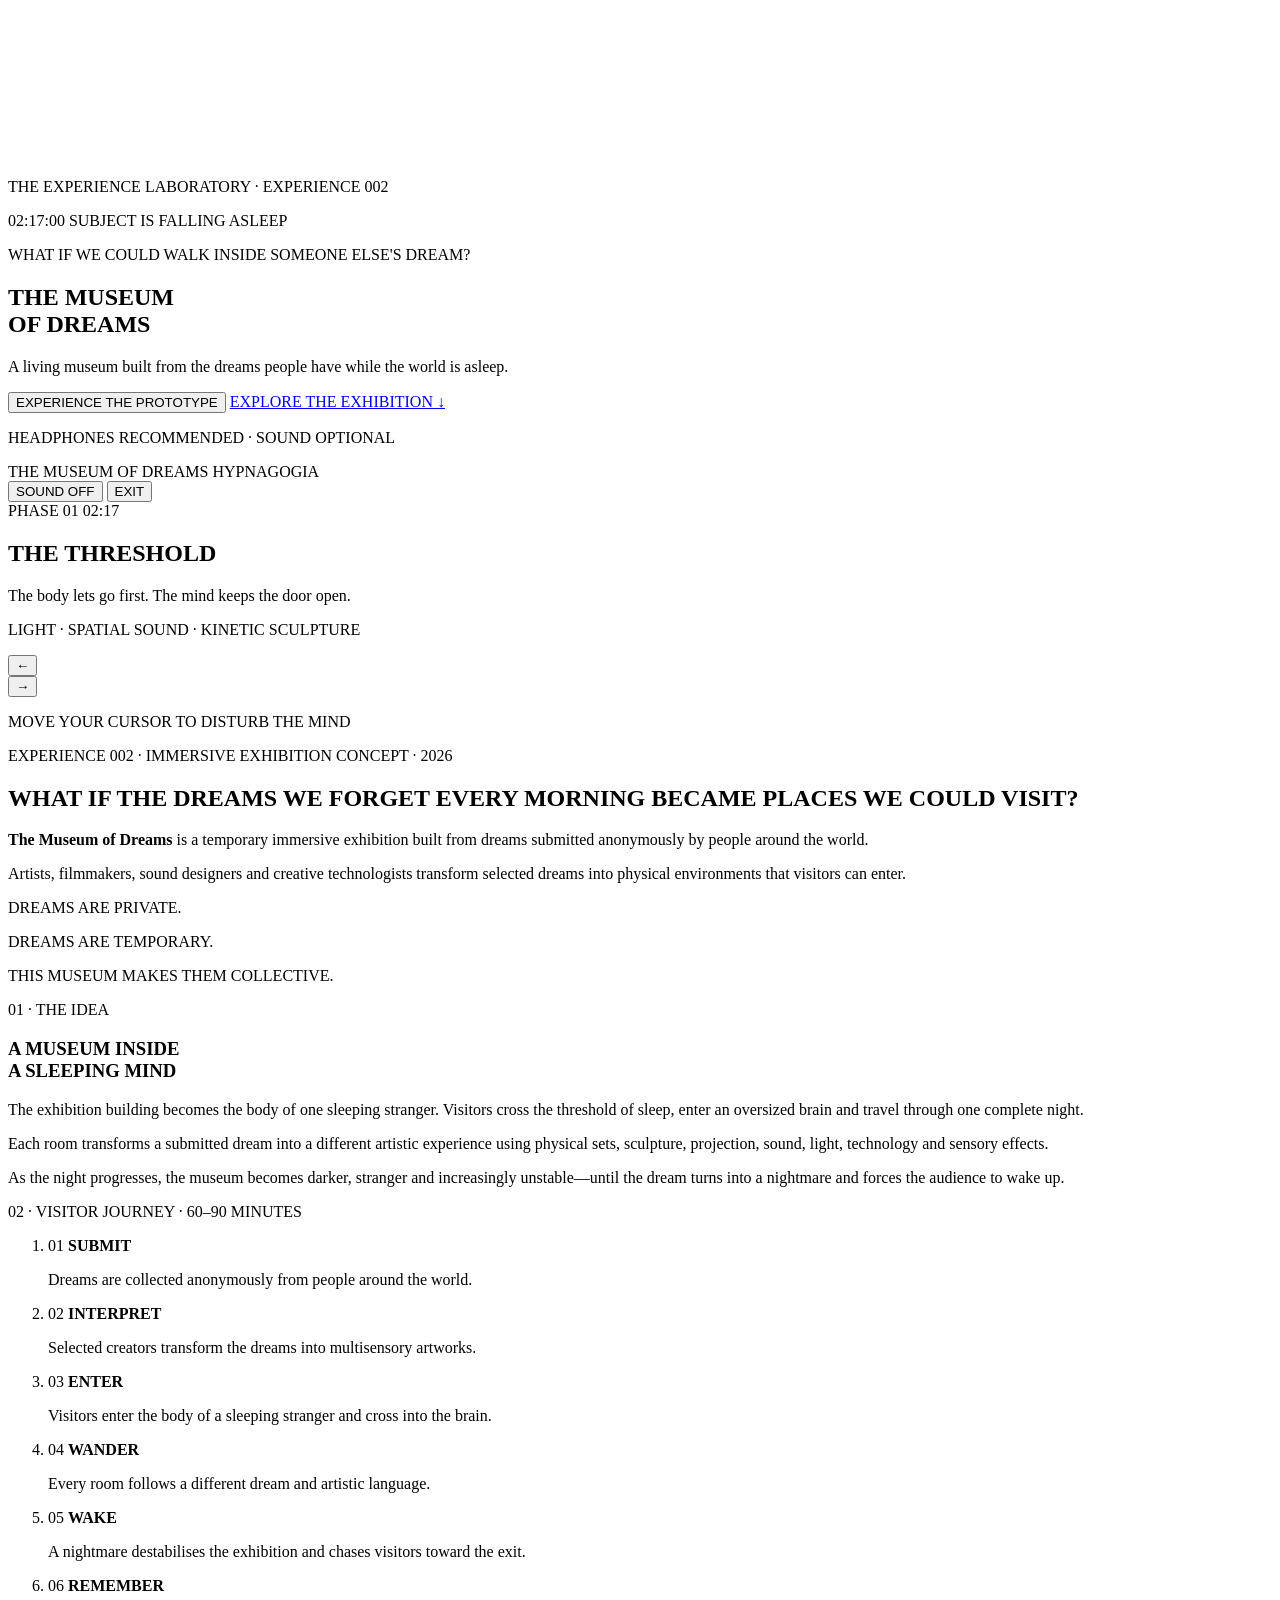
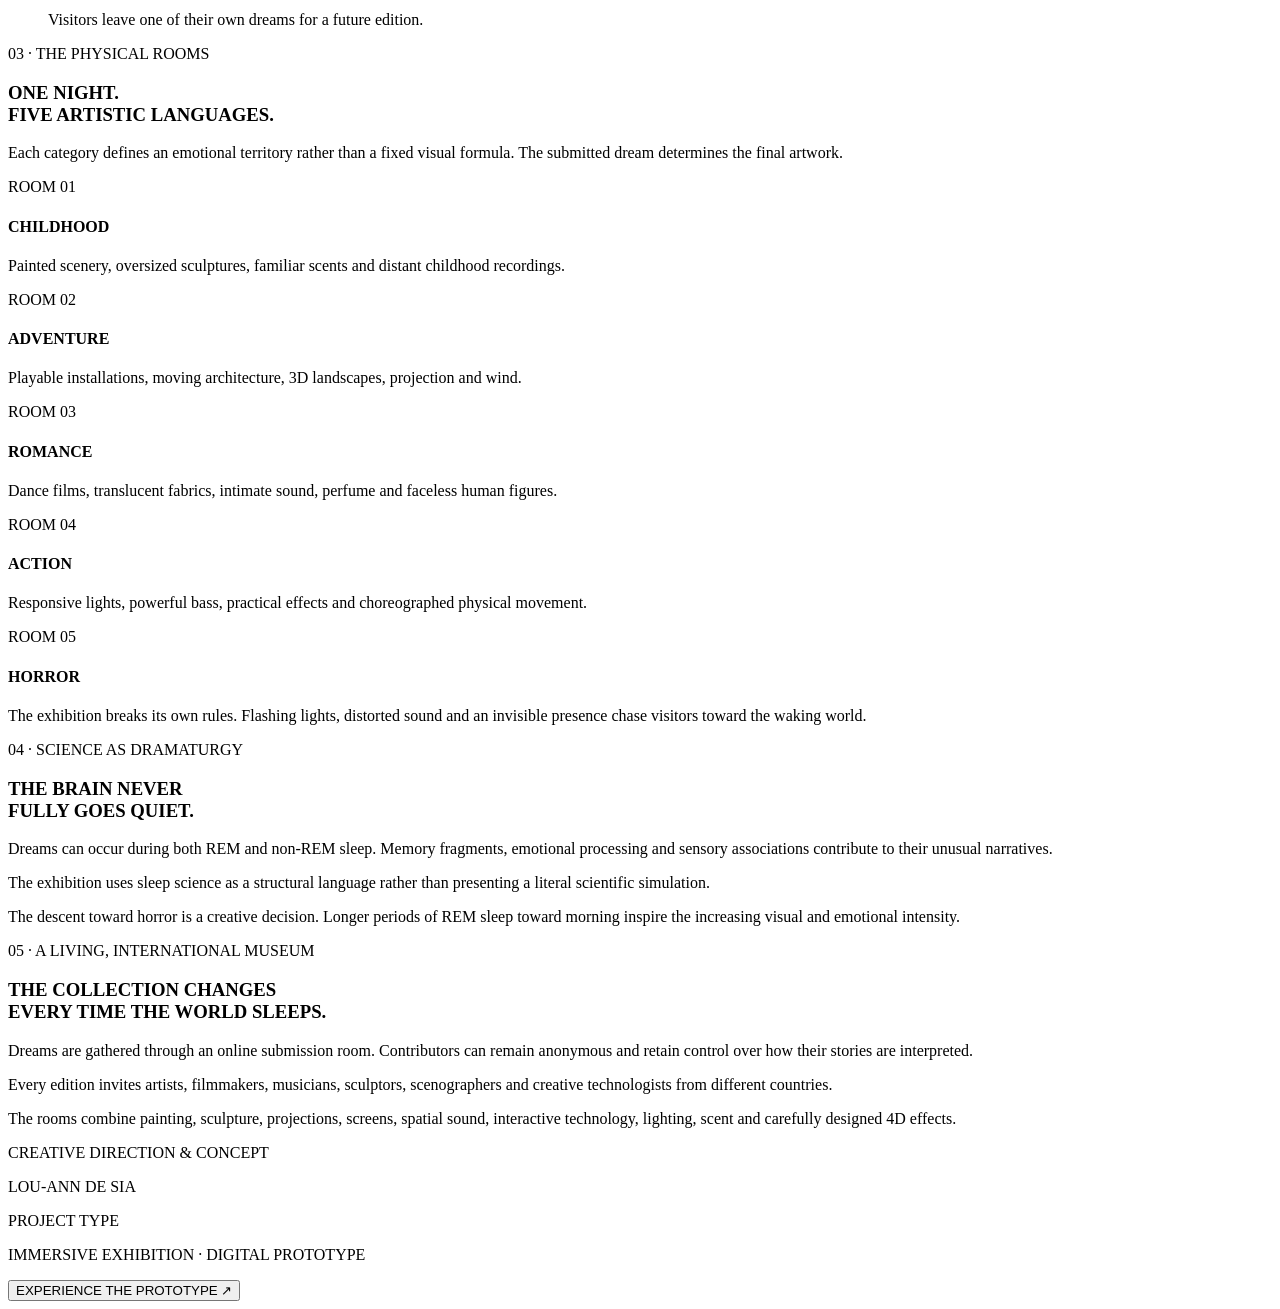
==== index.html @ b4959ed3 "Create index.html" ====
<!DOCTYPE html>
<html lang="en">
<head>
  <!-- ==========================================
       INFORMATIONS PRINCIPALES DU SITE
  =========================================== -->

  <meta charset="UTF-8">
  <meta
    name="viewport"
    content="width=device-width, initial-scale=1.0"
  >

  <meta
    name="description"
    content="The Museum of Dreams — an immersive exhibition concept by Lou-Ann de Sia."
  >

  <title>The Museum of Dreams</title>

  <!-- Feuille de style -->
  <link rel="stylesheet" href="style.css">
</head>

<body>

  <!-- ==========================================
       FOND 3D
       Le contenu sera créé dans script.js
  =========================================== -->

  <canvas id="dream-world"></canvas>


  <!-- ==========================================
       PAGE D’ENTRÉE
  =========================================== -->

  <main>

    <section class="opening" id="opening">

      <div class="opening-top">

        <p class="laboratory-label">
          THE EXPERIENCE LABORATORY · EXPERIENCE 002
        </p>

        <div class="sleep-status">
          <span class="pulse-dot"></span>
          <span id="clock">02:17:00</span>
          <span>SUBJECT IS FALLING ASLEEP</span>
        </div>

      </div>


      <div class="opening-center">

        <p class="opening-question">
          WHAT IF WE COULD WALK INSIDE SOMEONE ELSE'S DREAM?
        </p>

        <h1>
          THE MUSEUM<br>
          OF DREAMS
        </h1>

        <p class="opening-description">
          A living museum built from the dreams
          people have while the world is asleep.
        </p>

        <div class="opening-actions">

          <button id="enter-prototype" class="main-button">
            EXPERIENCE THE PROTOTYPE
          </button>

          <a href="#case-study" class="text-link">
            EXPLORE THE EXHIBITION ↓
          </a>

        </div>

      </div>


      <p class="sound-note">
        HEADPHONES RECOMMENDED · SOUND OPTIONAL
      </p>

    </section>


    <!-- ==========================================
         PROTOTYPE 3D
         Cette partie apparaît après avoir cliqué
         sur EXPERIENCE THE PROTOTYPE
    =========================================== -->

    <section class="prototype hidden" id="prototype">

      <header class="prototype-header">

        <span>THE MUSEUM OF DREAMS</span>

        <span id="sleep-phase">
          HYPNAGOGIA
        </span>

        <div class="prototype-controls">

          <button id="sound-button">
            SOUND OFF
          </button>

          <button id="exit-button">
            EXIT
          </button>

        </div>

      </header>


      <!-- Informations sur la salle actuelle -->

      <article class="chapter-panel" id="chapter-panel">

        <div class="chapter-meta">

          <span id="chapter-number">
            PHASE 01
          </span>

          <span id="chapter-time">
            02:17
          </span>

        </div>

        <h2 id="chapter-title">
          THE THRESHOLD
        </h2>

        <p id="chapter-description">
          The body lets go first.
          The mind keeps the door open.
        </p>

        <p id="chapter-medium" class="chapter-medium">
          LIGHT · SPATIAL SOUND · KINETIC SCULPTURE
        </p>

      </article>


      <!-- Navigation dans le prototype -->

      <div class="prototype-bottom">

        <nav class="prototype-navigation">

          <button
            id="previous-button"
            class="arrow-button"
            aria-label="Previous space"
          >
            ←
          </button>

          <div class="progress-line">
            <span id="progress-fill"></span>
          </div>

          <button
            id="next-button"
            class="arrow-button"
            aria-label="Next space"
          >
            →
          </button>

        </nav>

        <p class="movement-instruction">
          MOVE YOUR CURSOR TO DISTURB THE MIND
        </p>

      </div>

    </section>

  </main>


  <!-- ==========================================
       CASE STUDY
       Présentation professionnelle du projet
  =========================================== -->

  <article class="case-study" id="case-study">


    <!-- INTRODUCTION DU PROJET -->

    <section class="case-introduction">

      <p class="case-label">
        EXPERIENCE 002 · IMMERSIVE EXHIBITION CONCEPT · 2026
      </p>

      <h2>
        WHAT IF THE DREAMS WE FORGET EVERY MORNING
        BECAME PLACES WE COULD VISIT?
      </h2>

      <div class="case-summary">

        <p>
          <strong>The Museum of Dreams</strong> is a temporary
          immersive exhibition built from dreams submitted
          anonymously by people around the world.
        </p>

        <p>
          Artists, filmmakers, sound designers and creative
          technologists transform selected dreams into physical
          environments that visitors can enter.
        </p>

      </div>

    </section>


    <!-- MANIFESTE COURT -->

    <section class="project-statement">

      <p>DREAMS ARE PRIVATE.</p>
      <p>DREAMS ARE TEMPORARY.</p>

      <p class="purple-statement">
        THIS MUSEUM MAKES THEM COLLECTIVE.
      </p>

    </section>


    <!-- ==========================================
         01 — LE CONCEPT
    =========================================== -->

    <section class="case-section case-grid">

      <p class="section-number">
        01 · THE IDEA
      </p>

      <div class="section-title">

        <h3>
          A MUSEUM INSIDE<br>
          A SLEEPING MIND
        </h3>

      </div>

      <div class="section-text">

        <p>
          The exhibition building becomes the body of one sleeping
          stranger. Visitors cross the threshold of sleep, enter an
          oversized brain and travel through one complete night.
        </p>

        <p>
          Each room transforms a submitted dream into a different
          artistic experience using physical sets, sculpture,
          projection, sound, light, technology and sensory effects.
        </p>

        <p>
          As the night progresses, the museum becomes darker,
          stranger and increasingly unstable—until the dream turns
          into a nightmare and forces the audience to wake up.
        </p>

      </div>

    </section>


    <!-- ==========================================
         02 — PARCOURS DU VISITEUR
    =========================================== -->

    <section class="visitor-journey">

      <p class="section-number">
        02 · VISITOR JOURNEY · 60–90 MINUTES
      </p>

      <ol class="journey-list">

        <li>

          <span class="journey-number">01</span>

          <strong>SUBMIT</strong>

          <p>
            Dreams are collected anonymously from people
            around the world.
          </p>

        </li>


        <li>

          <span class="journey-number">02</span>

          <strong>INTERPRET</strong>

          <p>
            Selected creators transform the dreams into
            multisensory artworks.
          </p>

        </li>


        <li>

          <span class="journey-number">03</span>

          <strong>ENTER</strong>

          <p>
            Visitors enter the body of a sleeping stranger
            and cross into the brain.
          </p>

        </li>


        <li>

          <span class="journey-number">04</span>

          <strong>WANDER</strong>

          <p>
            Every room follows a different dream and
            artistic language.
          </p>

        </li>


        <li>

          <span class="journey-number">05</span>

          <strong>WAKE</strong>

          <p>
            A nightmare destabilises the exhibition
            and chases visitors toward the exit.
          </p>

        </li>


        <li>

          <span class="journey-number">06</span>

          <strong>REMEMBER</strong>

          <p>
            Visitors leave one of their own dreams
            for a future edition.
          </p>

        </li>

      </ol>

    </section>


    <!-- ==========================================
         03 — LES CINQ SALLES
    =========================================== -->

    <section class="rooms-section">

      <p class="section-number">
        03 · THE PHYSICAL ROOMS
      </p>

      <div class="rooms-heading">

        <h3>
          ONE NIGHT.<br>
          FIVE ARTISTIC LANGUAGES.
        </h3>

        <p>
          Each category defines an emotional territory rather
          than a fixed visual formula. The submitted dream
          determines the final artwork.
        </p>

      </div>


      <div class="room-list">


        <!-- SALLE CHILDHOOD -->

        <article class="room">

          <span>ROOM 01</span>

          <h4>CHILDHOOD</h4>

          <p>
            Painted scenery, oversized sculptures, familiar
            scents and distant childhood recordings.
          </p>

        </article>


        <!-- SALLE ADVENTURE -->

        <article class="room">

          <span>ROOM 02</span>

          <h4>ADVENTURE</h4>

          <p>
            Playable installations, moving architecture,
            3D landscapes, projection and wind.
          </p>

        </article>


        <!-- SALLE ROMANCE -->

        <article class="room">

          <span>ROOM 03</span>

          <h4>ROMANCE</h4>

          <p>
            Dance films, translucent fabrics, intimate sound,
            perfume and faceless human figures.
          </p>

        </article>


        <!-- SALLE ACTION -->

        <article class="room">

          <span>ROOM 04</span>

          <h4>ACTION</h4>

          <p>
            Responsive lights, powerful bass, practical effects
            and choreographed physical movement.
          </p>

        </article>


        <!-- SALLE HORREUR -->

        <article class="room nightmare-room">

          <span>ROOM 05</span>

          <h4>HORROR</h4>

          <p>
            The exhibition breaks its own rules. Flashing lights,
            distorted sound and an invisible presence chase
            visitors toward the waking world.
          </p>

        </article>

      </div>

    </section>


    <!-- ==========================================
         04 — SCIENCE DU SOMMEIL
    =========================================== -->

    <section class="case-section case-grid science-section">

      <p class="section-number">
        04 · SCIENCE AS DRAMATURGY
      </p>

      <div class="section-title">

        <h3>
          THE BRAIN NEVER<br>
          FULLY GOES QUIET.
        </h3>

      </div>

      <div class="section-text">

        <p>
          Dreams can occur during both REM and non-REM sleep.
          Memory fragments, emotional processing and sensory
          associations contribute to their unusual narratives.
        </p>

        <p>
          The exhibition uses sleep science as a structural
          language rather than presenting a literal scientific
          simulation.
        </p>

        <p>
          The descent toward horror is a creative decision.
          Longer periods of REM sleep toward morning inspire
          the increasing visual and emotional intensity.
        </p>

      </div>

    </section>


    <!-- ==========================================
         05 — CRÉATEURS ET PRODUCTION
    =========================================== -->

    <section class="creators-section">

      <p class="section-number">
        05 · A LIVING, INTERNATIONAL MUSEUM
      </p>

      <h3>
        THE COLLECTION CHANGES<br>
        EVERY TIME THE WORLD SLEEPS.
      </h3>

      <div class="creator-columns">

        <p>
          Dreams are gathered through an online submission
          room. Contributors can remain anonymous and retain
          control over how their stories are interpreted.
        </p>

        <p>
          Every edition invites artists, filmmakers, musicians,
          sculptors, scenographers and creative technologists
          from different countries.
        </p>

        <p>
          The rooms combine painting, sculpture, projections,
          screens, spatial sound, interactive technology,
          lighting, scent and carefully designed 4D effects.
        </p>

      </div>

    </section>


    <!-- ==========================================
         FOOTER DU PROJET
    =========================================== -->

    <footer class="project-footer">

      <div>

        <p class="footer-label">
          CREATIVE DIRECTION & CONCEPT
        </p>

        <p>LOU-ANN DE SIA</p>

      </div>


      <div>

        <p class="footer-label">
          PROJECT TYPE
        </p>

        <p>
          IMMERSIVE EXHIBITION · DIGITAL PROTOTYPE
        </p>

      </div>


      <button id="replay-button">
        EXPERIENCE THE PROTOTYPE ↗
      </button>

    </footer>

  </article>


  <!-- ==========================================
       SALLE FINALE — ENVOYER SON RÊVE
  =========================================== -->

  <dialog id="dream-dialog">

    <button
      id="close-dialog"
      class="close-dialog"
      aria-label="Close"
    >
      ×
    </button>

    <p class="case-label">
      THE WAKING ROOM
    </p>

    <h2>
      WHAT DID YOU DREAM?
    </h2>

    <p>
      Leave one fragment for a future edition
      of the museum.
    </p>

    <label for="dream-input">
      YOUR DREAM
    </label>

    <textarea
      id="dream-input"
      maxlength="600"
      placeholder="I was walking through..."
    ></textarea>

    <button id="submit-dream" class="main-button">
      SEND INTO THE ARCHIVE
    </button>

    <button id="view-project-button" class="dialog-link">
      VIEW THE PHYSICAL EXHIBITION ↓
    </button>

    <p class="privacy-note">
      PROTOTYPE MODE · YOUR DREAM REMAINS ON THIS DEVICE
    </p>

  </dialog>


  <!-- JavaScript et univers 3D -->
  <script
    type="module"
    src="script.js"
  ></script>

</body>
</html>
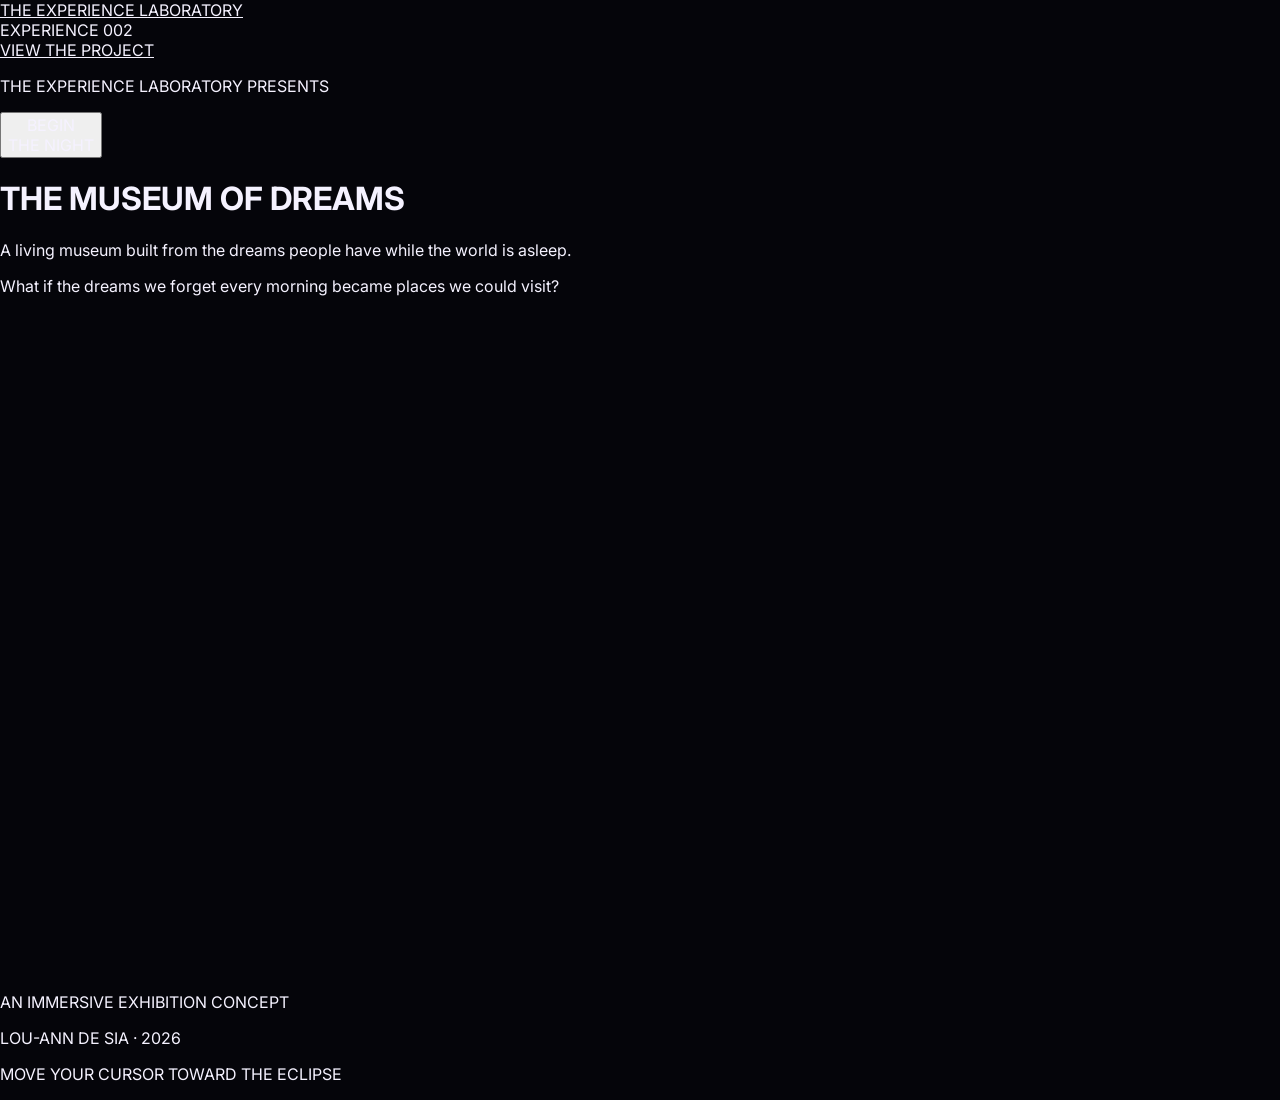
==== commit 6e634b8f: "Update index.html" ====
--- a/index.html
+++ b/index.html
@@ -1,11 +1,15 @@
 <!DOCTYPE html>
+
 <html lang="en">
+
 <head>
-  <!-- ==========================================
-       INFORMATIONS PRINCIPALES DU SITE
+
+  <!-- ==========================================
+       INFORMATIONS PRINCIPALES
   =========================================== -->
 
   <meta charset="UTF-8">
+
   <meta
     name="viewport"
     content="width=device-width, initial-scale=1.0"
@@ -16,677 +20,205 @@
     content="The Museum of Dreams — an immersive exhibition concept by Lou-Ann de Sia."
   >
 
-  <title>The Museum of Dreams</title>
-
-  <!-- Feuille de style -->
-  <link rel="stylesheet" href="style.css">
+  <title>
+    The Museum of Dreams
+  </title>
+
+  <!-- Feuille de style générale -->
+
+  <link
+    rel="stylesheet"
+    href="style.css"
+  >
+
 </head>
 
-<body>
-
-  <!-- ==========================================
-       FOND 3D
-       Le contenu sera créé dans script.js
-  =========================================== -->
-
-  <canvas id="dream-world"></canvas>
-
-
-  <!-- ==========================================
-       PAGE D’ENTRÉE
-  =========================================== -->
-
-  <main>
-
-    <section class="opening" id="opening">
-
-      <div class="opening-top">
-
-        <p class="laboratory-label">
-          THE EXPERIENCE LABORATORY · EXPERIENCE 002
-        </p>
-
-        <div class="sleep-status">
-          <span class="pulse-dot"></span>
-          <span id="clock">02:17:00</span>
-          <span>SUBJECT IS FALLING ASLEEP</span>
-        </div>
-
-      </div>
-
-
-      <div class="opening-center">
-
-        <p class="opening-question">
-          WHAT IF WE COULD WALK INSIDE SOMEONE ELSE'S DREAM?
-        </p>
-
-        <h1>
-          THE MUSEUM<br>
-          OF DREAMS
-        </h1>
-
-        <p class="opening-description">
-          A living museum built from the dreams
-          people have while the world is asleep.
-        </p>
-
-        <div class="opening-actions">
-
-          <button id="enter-prototype" class="main-button">
-            EXPERIENCE THE PROTOTYPE
-          </button>
-
-          <a href="#case-study" class="text-link">
-            EXPLORE THE EXHIBITION ↓
-          </a>
-
-        </div>
-
-      </div>
-
-
-      <p class="sound-note">
-        HEADPHONES RECOMMENDED · SOUND OPTIONAL
+
+<body class="intro-page">
+
+
+  <!-- ==========================================
+       NAVIGATION DISCRÈTE
+  =========================================== -->
+
+  <header class="intro-header">
+
+    <a
+      href="index.html"
+      class="laboratory-name"
+    >
+      THE EXPERIENCE LABORATORY
+    </a>
+
+
+    <div class="intro-status">
+
+      <span class="status-dot"></span>
+
+      <span>
+        EXPERIENCE 002
+      </span>
+
+    </div>
+
+
+    <a
+      href="case-study.html"
+      class="project-link"
+    >
+      VIEW THE PROJECT
+    </a>
+
+  </header>
+
+
+  <!-- ==========================================
+       CONTENU PRINCIPAL
+  =========================================== -->
+
+  <main class="intro-main">
+
+
+    <!-- Présentation du laboratoire -->
+
+    <p class="intro-presents">
+
+      THE EXPERIENCE LABORATORY
+      <span>PRESENTS</span>
+
+    </p>
+
+
+    <!-- ==========================================
+         PORTAIL / PUPILLE / ÉCLIPSE
+    =========================================== -->
+
+    <button
+      class="dream-portal"
+      id="dream-portal"
+      aria-label="Begin the night"
+    >
+
+      <!-- Halo extérieur -->
+
+      <span class="portal-halo"></span>
+
+
+      <!-- Cercle noir principal -->
+
+      <span class="portal-core"></span>
+
+
+      <!-- Particules violettes -->
+
+      <span class="portal-particle particle-one"></span>
+
+      <span class="portal-particle particle-two"></span>
+
+      <span class="portal-particle particle-three"></span>
+
+      <span class="portal-particle particle-four"></span>
+
+      <span class="portal-particle particle-five"></span>
+
+
+      <!-- Texte à l’intérieur du portail -->
+
+      <span class="portal-text">
+
+        BEGIN<br>
+        THE NIGHT
+
+      </span>
+
+    </button>
+
+
+    <!-- ==========================================
+         TITRE PRINCIPAL
+    =========================================== -->
+
+    <div class="intro-title-wrapper">
+
+      <h1 class="intro-title">
+
+        <span>THE MUSEUM</span>
+
+        <span>OF DREAMS</span>
+
+      </h1>
+
+
+      <p class="intro-description">
+
+        A living museum built from the dreams
+        people have while the world is asleep.
+
       </p>
 
-    </section>
+    </div>
 
 
     <!-- ==========================================
-         PROTOTYPE 3D
-         Cette partie apparaît après avoir cliqué
-         sur EXPERIENCE THE PROTOTYPE
+         QUESTION CENTRALE
     =========================================== -->
 
-    <section class="prototype hidden" id="prototype">
-
-      <header class="prototype-header">
-
-        <span>THE MUSEUM OF DREAMS</span>
-
-        <span id="sleep-phase">
-          HYPNAGOGIA
-        </span>
-
-        <div class="prototype-controls">
-
-          <button id="sound-button">
-            SOUND OFF
-          </button>
-
-          <button id="exit-button">
-            EXIT
-          </button>
-
-        </div>
-
-      </header>
-
-
-      <!-- Informations sur la salle actuelle -->
-
-      <article class="chapter-panel" id="chapter-panel">
-
-        <div class="chapter-meta">
-
-          <span id="chapter-number">
-            PHASE 01
-          </span>
-
-          <span id="chapter-time">
-            02:17
-          </span>
-
-        </div>
-
-        <h2 id="chapter-title">
-          THE THRESHOLD
-        </h2>
-
-        <p id="chapter-description">
-          The body lets go first.
-          The mind keeps the door open.
-        </p>
-
-        <p id="chapter-medium" class="chapter-medium">
-          LIGHT · SPATIAL SOUND · KINETIC SCULPTURE
-        </p>
-
-      </article>
-
-
-      <!-- Navigation dans le prototype -->
-
-      <div class="prototype-bottom">
-
-        <nav class="prototype-navigation">
-
-          <button
-            id="previous-button"
-            class="arrow-button"
-            aria-label="Previous space"
-          >
-            ←
-          </button>
-
-          <div class="progress-line">
-            <span id="progress-fill"></span>
-          </div>
-
-          <button
-            id="next-button"
-            class="arrow-button"
-            aria-label="Next space"
-          >
-            →
-          </button>
-
-        </nav>
-
-        <p class="movement-instruction">
-          MOVE YOUR CURSOR TO DISTURB THE MIND
-        </p>
-
-      </div>
-
-    </section>
+    <p class="intro-question">
+
+      What if the dreams we forget every morning
+      became places we could visit?
+
+    </p>
 
   </main>
 
 
   <!-- ==========================================
-       CASE STUDY
-       Présentation professionnelle du projet
-  =========================================== -->
-
-  <article class="case-study" id="case-study">
-
-
-    <!-- INTRODUCTION DU PROJET -->
-
-    <section class="case-introduction">
-
-      <p class="case-label">
-        EXPERIENCE 002 · IMMERSIVE EXHIBITION CONCEPT · 2026
-      </p>
-
-      <h2>
-        WHAT IF THE DREAMS WE FORGET EVERY MORNING
-        BECAME PLACES WE COULD VISIT?
-      </h2>
-
-      <div class="case-summary">
-
-        <p>
-          <strong>The Museum of Dreams</strong> is a temporary
-          immersive exhibition built from dreams submitted
-          anonymously by people around the world.
-        </p>
-
-        <p>
-          Artists, filmmakers, sound designers and creative
-          technologists transform selected dreams into physical
-          environments that visitors can enter.
-        </p>
-
-      </div>
-
-    </section>
-
-
-    <!-- MANIFESTE COURT -->
-
-    <section class="project-statement">
-
-      <p>DREAMS ARE PRIVATE.</p>
-      <p>DREAMS ARE TEMPORARY.</p>
-
-      <p class="purple-statement">
-        THIS MUSEUM MAKES THEM COLLECTIVE.
-      </p>
-
-    </section>
-
-
-    <!-- ==========================================
-         01 — LE CONCEPT
-    =========================================== -->
-
-    <section class="case-section case-grid">
-
-      <p class="section-number">
-        01 · THE IDEA
-      </p>
-
-      <div class="section-title">
-
-        <h3>
-          A MUSEUM INSIDE<br>
-          A SLEEPING MIND
-        </h3>
-
-      </div>
-
-      <div class="section-text">
-
-        <p>
-          The exhibition building becomes the body of one sleeping
-          stranger. Visitors cross the threshold of sleep, enter an
-          oversized brain and travel through one complete night.
-        </p>
-
-        <p>
-          Each room transforms a submitted dream into a different
-          artistic experience using physical sets, sculpture,
-          projection, sound, light, technology and sensory effects.
-        </p>
-
-        <p>
-          As the night progresses, the museum becomes darker,
-          stranger and increasingly unstable—until the dream turns
-          into a nightmare and forces the audience to wake up.
-        </p>
-
-      </div>
-
-    </section>
-
-
-    <!-- ==========================================
-         02 — PARCOURS DU VISITEUR
-    =========================================== -->
-
-    <section class="visitor-journey">
-
-      <p class="section-number">
-        02 · VISITOR JOURNEY · 60–90 MINUTES
-      </p>
-
-      <ol class="journey-list">
-
-        <li>
-
-          <span class="journey-number">01</span>
-
-          <strong>SUBMIT</strong>
-
-          <p>
-            Dreams are collected anonymously from people
-            around the world.
-          </p>
-
-        </li>
-
-
-        <li>
-
-          <span class="journey-number">02</span>
-
-          <strong>INTERPRET</strong>
-
-          <p>
-            Selected creators transform the dreams into
-            multisensory artworks.
-          </p>
-
-        </li>
-
-
-        <li>
-
-          <span class="journey-number">03</span>
-
-          <strong>ENTER</strong>
-
-          <p>
-            Visitors enter the body of a sleeping stranger
-            and cross into the brain.
-          </p>
-
-        </li>
-
-
-        <li>
-
-          <span class="journey-number">04</span>
-
-          <strong>WANDER</strong>
-
-          <p>
-            Every room follows a different dream and
-            artistic language.
-          </p>
-
-        </li>
-
-
-        <li>
-
-          <span class="journey-number">05</span>
-
-          <strong>WAKE</strong>
-
-          <p>
-            A nightmare destabilises the exhibition
-            and chases visitors toward the exit.
-          </p>
-
-        </li>
-
-
-        <li>
-
-          <span class="journey-number">06</span>
-
-          <strong>REMEMBER</strong>
-
-          <p>
-            Visitors leave one of their own dreams
-            for a future edition.
-          </p>
-
-        </li>
-
-      </ol>
-
-    </section>
-
-
-    <!-- ==========================================
-         03 — LES CINQ SALLES
-    =========================================== -->
-
-    <section class="rooms-section">
-
-      <p class="section-number">
-        03 · THE PHYSICAL ROOMS
-      </p>
-
-      <div class="rooms-heading">
-
-        <h3>
-          ONE NIGHT.<br>
-          FIVE ARTISTIC LANGUAGES.
-        </h3>
-
-        <p>
-          Each category defines an emotional territory rather
-          than a fixed visual formula. The submitted dream
-          determines the final artwork.
-        </p>
-
-      </div>
-
-
-      <div class="room-list">
-
-
-        <!-- SALLE CHILDHOOD -->
-
-        <article class="room">
-
-          <span>ROOM 01</span>
-
-          <h4>CHILDHOOD</h4>
-
-          <p>
-            Painted scenery, oversized sculptures, familiar
-            scents and distant childhood recordings.
-          </p>
-
-        </article>
-
-
-        <!-- SALLE ADVENTURE -->
-
-        <article class="room">
-
-          <span>ROOM 02</span>
-
-          <h4>ADVENTURE</h4>
-
-          <p>
-            Playable installations, moving architecture,
-            3D landscapes, projection and wind.
-          </p>
-
-        </article>
-
-
-        <!-- SALLE ROMANCE -->
-
-        <article class="room">
-
-          <span>ROOM 03</span>
-
-          <h4>ROMANCE</h4>
-
-          <p>
-            Dance films, translucent fabrics, intimate sound,
-            perfume and faceless human figures.
-          </p>
-
-        </article>
-
-
-        <!-- SALLE ACTION -->
-
-        <article class="room">
-
-          <span>ROOM 04</span>
-
-          <h4>ACTION</h4>
-
-          <p>
-            Responsive lights, powerful bass, practical effects
-            and choreographed physical movement.
-          </p>
-
-        </article>
-
-
-        <!-- SALLE HORREUR -->
-
-        <article class="room nightmare-room">
-
-          <span>ROOM 05</span>
-
-          <h4>HORROR</h4>
-
-          <p>
-            The exhibition breaks its own rules. Flashing lights,
-            distorted sound and an invisible presence chase
-            visitors toward the waking world.
-          </p>
-
-        </article>
-
-      </div>
-
-    </section>
-
-
-    <!-- ==========================================
-         04 — SCIENCE DU SOMMEIL
-    =========================================== -->
-
-    <section class="case-section case-grid science-section">
-
-      <p class="section-number">
-        04 · SCIENCE AS DRAMATURGY
-      </p>
-
-      <div class="section-title">
-
-        <h3>
-          THE BRAIN NEVER<br>
-          FULLY GOES QUIET.
-        </h3>
-
-      </div>
-
-      <div class="section-text">
-
-        <p>
-          Dreams can occur during both REM and non-REM sleep.
-          Memory fragments, emotional processing and sensory
-          associations contribute to their unusual narratives.
-        </p>
-
-        <p>
-          The exhibition uses sleep science as a structural
-          language rather than presenting a literal scientific
-          simulation.
-        </p>
-
-        <p>
-          The descent toward horror is a creative decision.
-          Longer periods of REM sleep toward morning inspire
-          the increasing visual and emotional intensity.
-        </p>
-
-      </div>
-
-    </section>
-
-
-    <!-- ==========================================
-         05 — CRÉATEURS ET PRODUCTION
-    =========================================== -->
-
-    <section class="creators-section">
-
-      <p class="section-number">
-        05 · A LIVING, INTERNATIONAL MUSEUM
-      </p>
-
-      <h3>
-        THE COLLECTION CHANGES<br>
-        EVERY TIME THE WORLD SLEEPS.
-      </h3>
-
-      <div class="creator-columns">
-
-        <p>
-          Dreams are gathered through an online submission
-          room. Contributors can remain anonymous and retain
-          control over how their stories are interpreted.
-        </p>
-
-        <p>
-          Every edition invites artists, filmmakers, musicians,
-          sculptors, scenographers and creative technologists
-          from different countries.
-        </p>
-
-        <p>
-          The rooms combine painting, sculpture, projections,
-          screens, spatial sound, interactive technology,
-          lighting, scent and carefully designed 4D effects.
-        </p>
-
-      </div>
-
-    </section>
-
-
-    <!-- ==========================================
-         FOOTER DU PROJET
-    =========================================== -->
-
-    <footer class="project-footer">
-
-      <div>
-
-        <p class="footer-label">
-          CREATIVE DIRECTION & CONCEPT
-        </p>
-
-        <p>LOU-ANN DE SIA</p>
-
-      </div>
-
-
-      <div>
-
-        <p class="footer-label">
-          PROJECT TYPE
-        </p>
-
-        <p>
-          IMMERSIVE EXHIBITION · DIGITAL PROTOTYPE
-        </p>
-
-      </div>
-
-
-      <button id="replay-button">
-        EXPERIENCE THE PROTOTYPE ↗
-      </button>
-
-    </footer>
-
-  </article>
-
-
-  <!-- ==========================================
-       SALLE FINALE — ENVOYER SON RÊVE
-  =========================================== -->
-
-  <dialog id="dream-dialog">
-
-    <button
-      id="close-dialog"
-      class="close-dialog"
-      aria-label="Close"
-    >
-      ×
-    </button>
-
-    <p class="case-label">
-      THE WAKING ROOM
-    </p>
-
-    <h2>
-      WHAT DID YOU DREAM?
-    </h2>
+       INFORMATIONS EN BAS DE PAGE
+  =========================================== -->
+
+  <footer class="intro-footer">
 
     <p>
-      Leave one fragment for a future edition
-      of the museum.
-    </p>
-
-    <label for="dream-input">
-      YOUR DREAM
-    </label>
-
-    <textarea
-      id="dream-input"
-      maxlength="600"
-      placeholder="I was walking through..."
-    ></textarea>
-
-    <button id="submit-dream" class="main-button">
-      SEND INTO THE ARCHIVE
-    </button>
-
-    <button id="view-project-button" class="dialog-link">
-      VIEW THE PHYSICAL EXHIBITION ↓
-    </button>
-
-    <p class="privacy-note">
-      PROTOTYPE MODE · YOUR DREAM REMAINS ON THIS DEVICE
-    </p>
-
-  </dialog>
-
-
-  <!-- JavaScript et univers 3D -->
+
+      AN IMMERSIVE EXHIBITION CONCEPT
+
+    </p>
+
+
+    <p>
+
+      LOU-ANN DE SIA · 2026
+
+    </p>
+
+
+    <p>
+
+      MOVE YOUR CURSOR TOWARD THE ECLIPSE
+
+    </p>
+
+  </footer>
+
+
+  <!-- ==========================================
+       TRANSITION VERS LA NUIT
+  =========================================== -->
+
+  <div
+    class="night-transition"
+    id="night-transition"
+    aria-hidden="true"
+  ></div>
+
+
+  <!-- JavaScript partagé -->
+
   <script
-    type="module"
     src="script.js"
   ></script>
 
 </body>
+
 </html>
--- a/style.css
+++ b/style.css
@@ -0,0 +1,1487 @@
+/* ==========================================
+   THE MUSEUM OF DREAMS
+   Direction artistique générale
+========================================== */
+
+@import url(
+  "https://fonts.googleapis.com/css2?family=DM+Mono:wght@300;400&family=Inter:wght@300;400;500&display=swap"
+);
+
+:root {
+  --black: #05050a;
+  --soft-black: #111016;
+
+  --white: #f5f2ff;
+  --paper: #f1f0ed;
+
+  --violet: #c9b7ff;
+  --dark-violet: #70609d;
+
+  --light-line: rgba(255, 255, 255, 0.24);
+  --dark-line: rgba(17, 16, 22, 0.25);
+
+  font-family: "Inter", Helvetica, Arial, sans-serif;
+  color: var(--white);
+  background: var(--black);
+
+  font-synthesis: none;
+}
+
+
+/* ==========================================
+   RESET
+========================================== */
+
+* {
+  box-sizing: border-box;
+}
+
+html {
+  scroll-behavior: smooth;
+}
+
+html,
+body {
+  margin: 0;
+  min-width: 320px;
+  min-height: 100%;
+
+  overflow-x: hidden;
+}
+
+body {
+  background: var(--black);
+}
+
+body.prototype-active {
+  overflow: hidden;
+}
+
+button,
+textarea {
+  font: inherit;
+}
+
+button {
+  color: inherit;
+}
+
+a {
+  color: inherit;
+}
+
+
+/* ==========================================
+   TYPOGRAPHIE TECHNIQUE
+========================================== */
+
+.laboratory-label,
+.sleep-status,
+.sound-note,
+.prototype-header,
+.chapter-meta,
+.chapter-medium,
+.movement-instruction,
+.case-label,
+.section-number,
+.room span,
+.footer-label,
+label,
+.privacy-note {
+  font-family: "DM Mono", monospace;
+
+  letter-spacing: 0.11em;
+  text-transform: uppercase;
+}
+
+
+/* ==========================================
+   UNIVERS 3D
+========================================== */
+
+#dream-world {
+  position: fixed;
+
+  inset: 0;
+
+  z-index: 0;
+
+  display: block;
+
+  width: 100%;
+  height: 100%;
+
+  background: var(--black);
+}
+
+
+/* ==========================================
+   PAGE D’ENTRÉE
+========================================== */
+
+main {
+  position: relative;
+
+  z-index: 2;
+
+  min-height: 100svh;
+}
+
+.opening {
+  position: relative;
+
+  display: grid;
+
+  grid-template-rows:
+    auto
+    1fr
+    auto;
+
+  min-height: 100svh;
+
+  padding: 32px 48px;
+
+  text-align: center;
+
+  background:
+    radial-gradient(
+      circle at 50% 52%,
+      transparent 0%,
+      rgba(3, 3, 8, 0.12) 30%,
+      rgba(3, 3, 8, 0.76) 100%
+    );
+
+  transition:
+    opacity 1.2s ease,
+    visibility 1.2s ease;
+}
+
+
+/* Ombres latérales cinématographiques */
+
+.opening::after {
+  content: "";
+
+  position: absolute;
+
+  inset: 0;
+
+  pointer-events: none;
+
+  background:
+    linear-gradient(
+      90deg,
+      rgba(0, 0, 0, 0.55),
+      transparent 26%,
+      transparent 74%,
+      rgba(0, 0, 0, 0.55)
+    );
+}
+
+
+/* Tous les éléments restent au-dessus de l’ombre */
+
+.opening > * {
+  position: relative;
+
+  z-index: 2;
+}
+
+
+/* ==========================================
+   HAUT DE LA PAGE D’ENTRÉE
+========================================== */
+
+.opening-top {
+  display: flex;
+
+  justify-content: space-between;
+  align-items: center;
+
+  gap: 24px;
+}
+
+.laboratory-label {
+  margin: 0;
+
+  font-size: 11px;
+
+  opacity: 0.7;
+}
+
+.sleep-status {
+  display: flex;
+
+  align-items: center;
+
+  gap: 12px;
+
+  font-size: 10px;
+
+  opacity: 0.68;
+}
+
+.pulse-dot {
+  width: 7px;
+  height: 7px;
+
+  border-radius: 50%;
+
+  background: var(--violet);
+
+  box-shadow:
+    0 0 12px var(--violet);
+
+  animation:
+    pulse 2.2s ease-in-out infinite;
+}
+
+
+/* ==========================================
+   CENTRE DE LA PAGE D’ENTRÉE
+========================================== */
+
+.opening-center {
+  align-self: center;
+}
+
+.opening-question {
+  margin: 0 0 32px;
+
+  font-family: "DM Mono", monospace;
+
+  font-size: 11px;
+
+  letter-spacing: 0.12em;
+
+  text-transform: uppercase;
+
+  opacity: 0.7;
+}
+
+.opening h1 {
+  margin: 0;
+
+  font-size:
+    clamp(58px, 10vw, 150px);
+
+  font-weight: 300;
+
+  line-height: 0.82;
+
+  letter-spacing: -0.075em;
+
+  text-shadow:
+    0 0 34px rgba(183, 156, 255, 0.12);
+}
+
+.opening-description {
+  max-width: 530px;
+
+  margin:
+    32px auto 30px;
+
+  font-size:
+    clamp(16px, 1.5vw, 20px);
+
+  font-weight: 300;
+
+  line-height: 1.5;
+
+  opacity: 0.82;
+}
+
+
+/* ==========================================
+   BOUTONS D’ENTRÉE
+========================================== */
+
+.opening-actions {
+  display: flex;
+
+  justify-content: center;
+  align-items: center;
+
+  gap: 24px;
+}
+
+.main-button {
+  border:
+    1px solid rgba(255, 255, 255, 0.62);
+
+  padding:
+    15px 24px;
+
+  background:
+    rgba(5, 5, 10, 0.3);
+
+  color: var(--white);
+
+  font-family:
+    "DM Mono", monospace;
+
+  font-size: 12px;
+
+  letter-spacing: 0.11em;
+
+  cursor: pointer;
+
+  backdrop-filter:
+    blur(10px);
+
+  transition:
+    background 300ms ease,
+    color 300ms ease,
+    transform 300ms ease;
+}
+
+.main-button:hover,
+.main-button:focus-visible {
+  color: #090812;
+
+  background: #f4f0ff;
+
+  transform:
+    translateY(-2px);
+}
+
+.text-link {
+  padding:
+    11px 0;
+
+  border-bottom:
+    1px solid rgba(255, 255, 255, 0.45);
+
+  font-family:
+    "DM Mono", monospace;
+
+  font-size: 11px;
+
+  letter-spacing: 0.1em;
+
+  text-decoration: none;
+
+  transition:
+    border-color 250ms ease,
+    opacity 250ms ease;
+}
+
+.text-link:hover {
+  border-color: white;
+
+  opacity: 0.7;
+}
+
+.sound-note {
+  margin: 0;
+
+  font-size: 9px;
+
+  opacity: 0.5;
+}
+
+
+/* ==========================================
+   ÉLÉMENTS CACHÉS
+========================================== */
+
+.hidden {
+  visibility: hidden;
+
+  pointer-events: none;
+
+  opacity: 0;
+}
+
+
+/* ==========================================
+   PROTOTYPE 3D
+========================================== */
+
+.prototype {
+  position: fixed;
+
+  inset: 0;
+
+  z-index: 5;
+
+  display: grid;
+
+  grid-template-rows:
+    auto
+    1fr
+    auto;
+
+  padding: 32px 48px;
+
+  background:
+    radial-gradient(
+      circle at center,
+      transparent 20%,
+      rgba(0, 0, 0, 0.58) 100%
+    );
+
+  transition:
+    opacity 1.4s ease,
+    visibility 1.4s ease;
+}
+
+
+/* ==========================================
+   HEADER DU PROTOTYPE
+========================================== */
+
+.prototype-header {
+  display: flex;
+
+  justify-content: space-between;
+  align-items: center;
+
+  gap: 20px;
+
+  font-size: 10px;
+}
+
+.prototype-controls {
+  display: flex;
+
+  gap: 20px;
+}
+
+.prototype-header button {
+  border: 0;
+
+  padding: 0;
+
+  background: transparent;
+
+  font-family: inherit;
+
+  font-size: inherit;
+
+  letter-spacing: inherit;
+
+  cursor: pointer;
+
+  opacity: 0.75;
+
+  transition:
+    opacity 200ms ease;
+}
+
+.prototype-header button:hover {
+  opacity: 1;
+}
+
+
+/* ==========================================
+   PANNEAU DE LA SALLE ACTUELLE
+========================================== */
+
+.chapter-panel {
+  align-self: center;
+
+  width:
+    min(560px, calc(100vw - 48px));
+
+  padding:
+    24px 0;
+
+  border-top:
+    1px solid var(--light-line);
+
+  border-bottom:
+    1px solid var(--light-line);
+
+  transition:
+    opacity 350ms ease,
+    transform 350ms ease;
+}
+
+.chapter-panel.changing {
+  opacity: 0;
+
+  transform:
+    translateY(12px);
+}
+
+.chapter-meta {
+  display: flex;
+
+  justify-content: space-between;
+
+  font-size: 10px;
+
+  opacity: 0.66;
+}
+
+.chapter-panel h2 {
+  margin:
+    22px 0 14px;
+
+  font-size:
+    clamp(40px, 6vw, 80px);
+
+  font-weight: 300;
+
+  line-height: 0.92;
+
+  letter-spacing: -0.055em;
+}
+
+#chapter-description {
+  max-width: 480px;
+
+  margin:
+    0;
+
+  font-size: 17px;
+
+  font-weight: 300;
+
+  line-height: 1.55;
+}
+
+.chapter-medium {
+  margin:
+    24px 0 0;
+
+  font-size: 10px;
+
+  line-height: 1.7;
+
+  opacity: 0.66;
+}
+
+
+/* ==========================================
+   NAVIGATION DU PROTOTYPE
+========================================== */
+
+.prototype-bottom {
+  display: flex;
+
+  justify-content: space-between;
+  align-items: end;
+
+  gap: 40px;
+}
+
+.prototype-navigation {
+  display: flex;
+
+  align-items: center;
+
+  gap: 16px;
+
+  width:
+    min(560px, 100%);
+}
+
+.arrow-button {
+  flex-shrink: 0;
+
+  width: 44px;
+  height: 44px;
+
+  border:
+    1px solid var(--light-line);
+
+  border-radius: 50%;
+
+  background:
+    rgba(0, 0, 0, 0.24);
+
+  cursor: pointer;
+
+  transition:
+    background 250ms ease,
+    color 250ms ease,
+    transform 250ms ease;
+}
+
+.arrow-button:hover {
+  color: var(--black);
+
+  background: var(--white);
+
+  transform:
+    scale(1.05);
+}
+
+.progress-line {
+  flex: 1;
+
+  height: 1px;
+
+  background:
+    var(--light-line);
+}
+
+.progress-line span {
+  display: block;
+
+  width: 14.2%;
+  height: 100%;
+
+  background: white;
+
+  transition:
+    width 800ms
+    cubic-bezier(0.22, 1, 0.36, 1);
+}
+
+.movement-instruction {
+  margin:
+    0 0 16px;
+
+  font-size: 9px;
+
+  opacity: 0.52;
+}
+
+
+/* ==========================================
+   CASE STUDY
+========================================== */
+
+.case-study {
+  position: relative;
+
+  z-index: 3;
+
+  color: var(--soft-black);
+
+  background: var(--paper);
+}
+
+
+/* ==========================================
+   INTRODUCTION DU CASE STUDY
+========================================== */
+
+.case-introduction {
+  display: grid;
+
+  grid-template-columns:
+    minmax(160px, 0.65fr)
+    1.35fr
+    1fr;
+
+  column-gap:
+    clamp(32px, 5vw, 96px);
+
+  align-content: center;
+
+  min-height: 100svh;
+
+  padding:
+    clamp(64px, 9vw, 144px)
+    clamp(24px, 5vw, 80px);
+}
+
+.case-label,
+.section-number {
+  margin: 0;
+
+  font-size: 11px;
+
+  line-height: 1.5;
+}
+
+.case-introduction h2 {
+  grid-column:
+    2 / 4;
+
+  margin:
+    48px 0 80px;
+
+  font-size:
+    clamp(48px, 7vw, 125px);
+
+  font-weight: 300;
+
+  line-height: 0.88;
+
+  letter-spacing: -0.065em;
+}
+
+.case-summary {
+  grid-column: 3;
+
+  font-size: 17px;
+
+  line-height: 1.7;
+}
+
+.case-summary p {
+  margin:
+    0 0 24px;
+}
+
+.case-summary strong {
+  font-weight: 500;
+}
+
+
+/* ==========================================
+   MANIFESTE DU PROJET
+========================================== */
+
+.project-statement {
+  padding:
+    12vw 5vw;
+
+  color: #f7f4ff;
+
+  background: #0b0910;
+
+  text-align: center;
+}
+
+.project-statement p {
+  margin:
+    0.15em 0;
+
+  font-size:
+    clamp(40px, 7vw, 128px);
+
+  font-weight: 300;
+
+  line-height: 0.9;
+
+  letter-spacing: -0.06em;
+}
+
+.project-statement .purple-statement {
+  color: var(--violet);
+}
+
+
+/* ==========================================
+   STRUCTURE DES SECTIONS
+========================================== */
+
+.case-section {
+  padding:
+    clamp(96px, 11vw, 190px)
+    clamp(24px, 5vw, 80px);
+
+  border-bottom:
+    1px solid var(--dark-line);
+}
+
+.case-grid {
+  display: grid;
+
+  grid-template-columns:
+    minmax(160px, 0.65fr)
+    1.35fr
+    1fr;
+
+  column-gap:
+    clamp(32px, 5vw, 96px);
+}
+
+.section-title {
+  grid-column: 2;
+}
+
+.section-title h3,
+.rooms-heading h3,
+.creators-section h3 {
+  margin: 0;
+
+  font-size:
+    clamp(46px, 6vw, 110px);
+
+  font-weight: 300;
+
+  line-height: 0.9;
+
+  letter-spacing: -0.065em;
+}
+
+.section-text {
+  grid-column: 3;
+
+  align-self: end;
+
+  font-size: 17px;
+
+  line-height: 1.7;
+}
+
+.section-text p {
+  margin:
+    0 0 24px;
+}
+
+
+/* ==========================================
+   PARCOURS DU VISITEUR
+========================================== */
+
+.visitor-journey {
+  padding:
+    clamp(96px, 10vw, 160px)
+    clamp(24px, 5vw, 80px);
+
+  color: #f4f0ff;
+
+  background: #12101a;
+}
+
+.journey-list {
+  margin:
+    64px 0 0;
+
+  padding: 0;
+
+  list-style: none;
+}
+
+.journey-list li {
+  display: grid;
+
+  grid-template-columns:
+    80px
+    1fr
+    1fr;
+
+  align-items: baseline;
+
+  gap: 24px;
+
+  padding:
+    24px 0;
+
+  border-top:
+    1px solid rgba(255, 255, 255, 0.22);
+}
+
+.journey-number,
+.journey-list strong {
+  font-family:
+    "DM Mono", monospace;
+
+  font-size: 11px;
+
+  letter-spacing: 0.11em;
+}
+
+.journey-list p {
+  margin: 0;
+
+  line-height: 1.6;
+
+  opacity: 0.7;
+}
+
+
+/* ==========================================
+   SALLES DE L’EXPOSITION
+========================================== */
+
+.rooms-section {
+  padding:
+    clamp(96px, 11vw, 190px)
+    clamp(24px, 5vw, 80px);
+
+  color: var(--soft-black);
+
+  background: #dedbd5;
+}
+
+.rooms-heading {
+  display: grid;
+
+  grid-template-columns:
+    1.5fr
+    1fr;
+
+  gap: 64px;
+
+  margin:
+    64px 0
+    110px 20%;
+}
+
+.rooms-heading p {
+  align-self: end;
+
+  max-width: 440px;
+
+  margin: 0;
+
+  font-size: 16px;
+
+  line-height: 1.7;
+}
+
+.room {
+  display: grid;
+
+  grid-template-columns:
+    144px
+    1fr
+    1fr;
+
+  align-items: baseline;
+
+  gap: 32px;
+
+  padding:
+    32px 0;
+
+  border-top:
+    1px solid rgba(17, 16, 22, 0.35);
+}
+
+.room span {
+  font-size: 11px;
+}
+
+.room h4 {
+  margin: 0;
+
+  font-size:
+    clamp(32px, 4vw, 78px);
+
+  font-weight: 300;
+
+  letter-spacing: -0.045em;
+}
+
+.room p {
+  max-width: 500px;
+
+  margin: 0;
+
+  line-height: 1.65;
+}
+
+
+/* Salle finale cauchemar */
+
+.nightmare-room {
+  margin-inline:
+    calc(clamp(24px, 5vw, 80px) * -1);
+
+  padding-inline:
+    clamp(24px, 5vw, 80px);
+
+  color: #ffedf1;
+
+  background: #210109;
+}
+
+
+/* ==========================================
+   SECTION SCIENTIFIQUE
+========================================== */
+
+.science-section {
+  background: #f1f0ed;
+}
+
+
+/* ==========================================
+   CRÉATEURS INTERNATIONAUX
+========================================== */
+
+.creators-section {
+  padding:
+    clamp(112px, 13vw, 220px)
+    clamp(24px, 5vw, 80px);
+
+  color: #17131e;
+
+  background:
+    linear-gradient(
+      135deg,
+      #c5b5ff,
+      #eef0ff 55%,
+      #ffd9e3
+    );
+}
+
+.creators-section h3 {
+  max-width: 1350px;
+
+  margin:
+    64px 0
+    110px 18%;
+}
+
+.creator-columns {
+  display: grid;
+
+  grid-template-columns:
+    repeat(3, 1fr);
+
+  gap: 48px;
+
+  margin-left: 18%;
+
+  line-height: 1.7;
+}
+
+.creator-columns p {
+  margin: 0;
+}
+
+
+/* ==========================================
+   FOOTER DU PROJET
+========================================== */
+
+.project-footer {
+  display: grid;
+
+  grid-template-columns:
+    1fr
+    1fr
+    auto;
+
+  align-items: end;
+
+  gap: 48px;
+
+  padding:
+    80px;
+
+  color: #f4f0ff;
+
+  background: #08070c;
+}
+
+.project-footer p {
+  margin:
+    6px 0;
+}
+
+.footer-label {
+  font-size: 10px;
+
+  opacity: 0.55;
+}
+
+.project-footer button {
+  border:
+    1px solid rgba(255, 255, 255, 0.6);
+
+  padding:
+    16px 22px;
+
+  background: transparent;
+
+  font-family:
+    "DM Mono", monospace;
+
+  font-size: 11px;
+
+  letter-spacing: 0.1em;
+
+  cursor: pointer;
+
+  transition:
+    color 250ms ease,
+    background 250ms ease;
+}
+
+.project-footer button:hover {
+  color: var(--black);
+
+  background: var(--white);
+}
+
+
+/* ==========================================
+   FENÊTRE D’ENVOI DU RÊVE
+========================================== */
+
+dialog {
+  width:
+    min(640px, calc(100vw - 32px));
+
+  padding:
+    clamp(32px, 5vw, 64px);
+
+  border: 0;
+
+  color: #17131e;
+
+  background:
+    rgba(247, 243, 255, 0.97);
+
+  box-shadow:
+    0 32px 128px rgba(0, 0, 0, 0.55);
+}
+
+dialog::backdrop {
+  background:
+    rgba(2, 2, 6, 0.78);
+
+  backdrop-filter:
+    blur(15px);
+}
+
+dialog h2 {
+  margin:
+    32px 0 16px;
+
+  font-size:
+    clamp(42px, 7vw, 88px);
+
+  font-weight: 300;
+
+  line-height: 0.9;
+
+  letter-spacing: -0.06em;
+}
+
+dialog label {
+  display: block;
+
+  margin:
+    32px 0 12px;
+
+  font-size: 10px;
+}
+
+dialog textarea {
+  width: 100%;
+  min-height: 150px;
+
+  padding: 16px;
+
+  resize: vertical;
+
+  border:
+    1px solid #9f98aa;
+
+  color: #17131e;
+
+  background: transparent;
+
+  line-height: 1.5;
+}
+
+.close-dialog {
+  position: absolute;
+
+  top: 16px;
+  right: 20px;
+
+  border: 0;
+
+  color: #17131e;
+
+  background: transparent;
+
+  font-size: 32px;
+
+  cursor: pointer;
+}
+
+dialog .main-button {
+  margin-top: 16px;
+
+  border-color: #17131e;
+
+  color: white;
+
+  background: #17131e;
+}
+
+dialog .main-button:hover {
+  color: white;
+
+  background: #4d405f;
+}
+
+.dialog-link {
+  display: block;
+
+  margin-top: 20px;
+
+  padding:
+    8px 0;
+
+  border: 0;
+
+  border-bottom:
+    1px solid #17131e;
+
+  color: #17131e;
+
+  background: transparent;
+
+  font-family:
+    "DM Mono", monospace;
+
+  font-size: 10px;
+
+  letter-spacing: 0.09em;
+
+  cursor: pointer;
+}
+
+.privacy-note {
+  margin:
+    20px 0 0;
+
+  font-size: 9px;
+
+  opacity: 0.55;
+}
+
+
+/* ==========================================
+   ANIMATION DU POINT DE SOMMEIL
+========================================== */
+
+@keyframes pulse {
+  50% {
+    opacity: 0.3;
+
+    transform:
+      scale(0.55);
+  }
+}
+
+
+/* ==========================================
+   VERSION TABLETTE ET MOBILE
+========================================== */
+
+@media (max-width: 800px) {
+
+  .opening {
+    padding:
+      20px;
+  }
+
+  .opening-top {
+    display: block;
+  }
+
+  .laboratory-label {
+    text-align: left;
+  }
+
+  .sleep-status {
+    justify-content: center;
+
+    margin-top: 20px;
+  }
+
+  .opening-actions {
+    flex-direction: column;
+
+    gap: 8px;
+  }
+
+  .sound-note {
+    margin-top: 32px;
+  }
+
+
+  /* Prototype */
+
+  .prototype {
+    padding:
+      20px;
+  }
+
+  #sleep-phase {
+    display: none;
+  }
+
+  .prototype-header {
+    align-items: flex-start;
+  }
+
+  .prototype-controls {
+    gap: 14px;
+  }
+
+  .chapter-panel {
+    width: 100%;
+  }
+
+  .prototype-bottom {
+    display: block;
+  }
+
+  .prototype-navigation {
+    width: 100%;
+  }
+
+  .movement-instruction {
+    display: none;
+  }
+
+
+  /* Case study */
+
+  .case-introduction,
+  .case-grid {
+    display: block;
+  }
+
+  .case-introduction {
+    min-height: auto;
+
+    padding:
+      100px 24px;
+  }
+
+  .case-introduction h2 {
+    margin:
+      48px 0;
+  }
+
+  .case-summary,
+  .section-text {
+    margin-top:
+      48px;
+  }
+
+  .project-statement {
+    padding:
+      120px 24px;
+  }
+
+
+  /* Parcours */
+
+  .journey-list li {
+    grid-template-columns:
+      48px
+      1fr;
+  }
+
+  .journey-list p {
+    grid-column: 2;
+  }
+
+
+  /* Salles */
+
+  .rooms-heading {
+    display: block;
+
+    margin:
+      48px 0
+      80px;
+  }
+
+  .rooms-heading p {
+    margin-top:
+      32px;
+  }
+
+  .room {
+    grid-template-columns:
+      1fr;
+
+    gap: 12px;
+  }
+
+
+  /* Créateurs */
+
+  .creators-section h3 {
+    margin:
+      48px 0
+      80px;
+  }
+
+  .creator-columns {
+    display: block;
+
+    margin-left: 0;
+  }
+
+  .creator-columns p {
+    margin-bottom:
+      32px;
+  }
+
+
+  /* Footer */
+
+  .project-footer {
+    grid-template-columns:
+      1fr;
+
+    padding:
+      64px 24px;
+  }
+
+}
+
+
+/* ==========================================
+   VERSION TRÈS PETIT ÉCRAN
+========================================== */
+
+@media (max-width: 480px) {
+
+  .opening h1 {
+    font-size:
+      clamp(48px, 17vw, 76px);
+  }
+
+  .opening-question {
+    max-width: 280px;
+
+    margin-inline: auto;
+  }
+
+  .sleep-status span:last-child {
+    display: none;
+  }
+
+  .chapter-panel h2 {
+    font-size:
+      42px;
+  }
+
+  .case-introduction h2 {
+    font-size:
+      44px;
+  }
+
+  .project-statement p {
+    font-size:
+      40px;
+  }
+
+}
+
+
+/* ==========================================
+   ACCESSIBILITÉ
+   Réduit les animations si demandé
+========================================== */
+
+@media (prefers-reduced-motion: reduce) {
+
+  html {
+    scroll-behavior: auto;
+  }
+
+  *,
+  *::before,
+  *::after {
+    animation-duration: 0.01ms !important;
+
+    animation-iteration-count: 1 !important;
+
+    transition-duration: 0.01ms !important;
+  }
+
+}
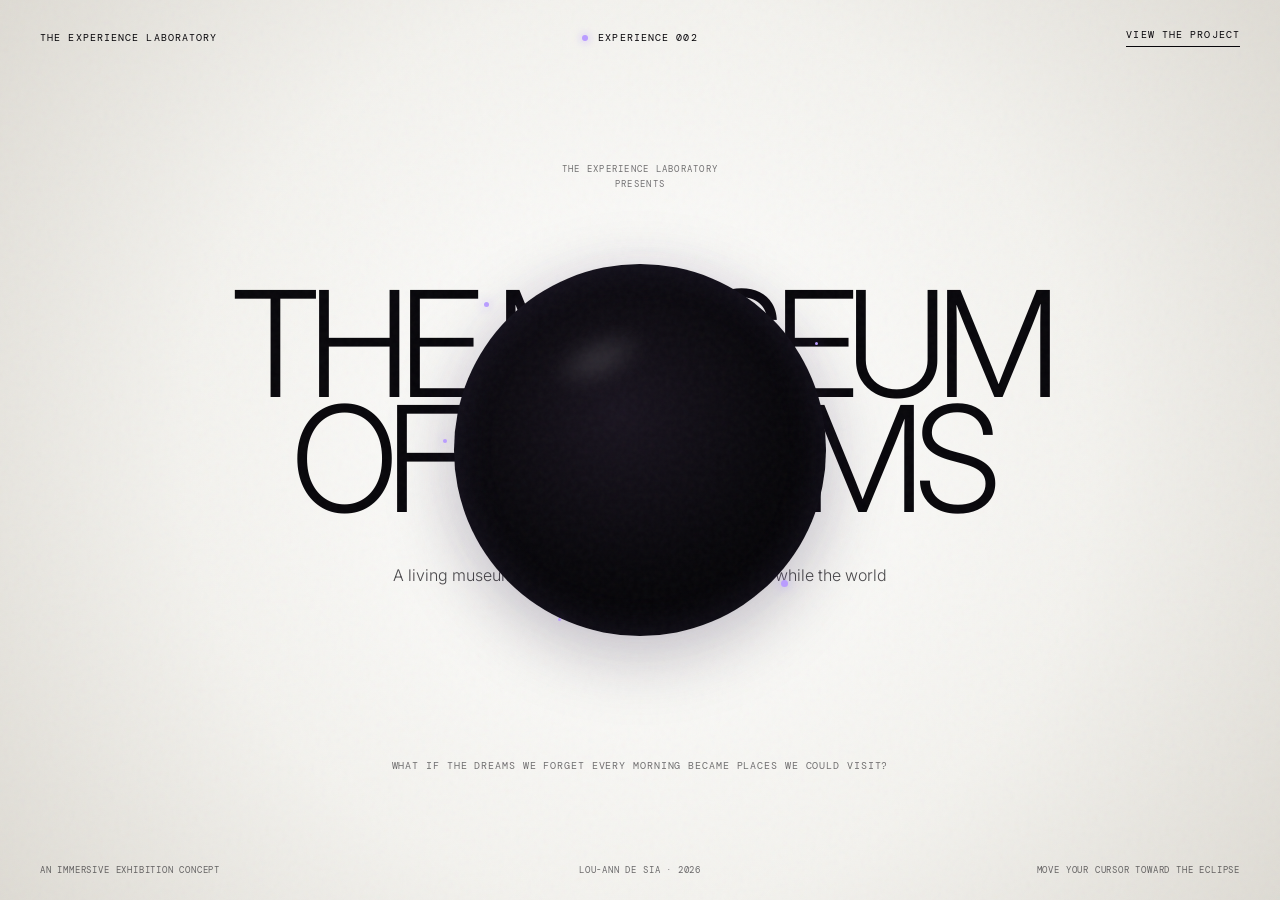
==== commit 8ad8c360: "Update index.html" ====
--- a/index.html
+++ b/index.html
@@ -27,9 +27,9 @@
   <!-- Feuille de style générale -->
 
   <link
-    rel="stylesheet"
-    href="style.css"
-  >
+  rel="stylesheet"
+  href="./style.css?v=14"
+>
 
 </head>
 
@@ -216,8 +216,8 @@
   <!-- JavaScript partagé -->
 
   <script
-    src="script.js"
-  ></script>
+  src="./script.js?v=14"
+></script>
 
 </body>
 
--- a/style.css
+++ b/style.css
@@ -1,30 +1,38 @@
 /* ==========================================
    THE MUSEUM OF DREAMS
-   Direction artistique générale
+   BASE VISUELLE COMMUNE
 ========================================== */
 
 @import url(
   "https://fonts.googleapis.com/css2?family=DM+Mono:wght@300;400&family=Inter:wght@300;400;500&display=swap"
 );
 
+
 :root {
-  --black: #05050a;
-  --soft-black: #111016;
-
-  --white: #f5f2ff;
-  --paper: #f1f0ed;
-
-  --violet: #c9b7ff;
-  --dark-violet: #70609d;
-
-  --light-line: rgba(255, 255, 255, 0.24);
-  --dark-line: rgba(17, 16, 22, 0.25);
-
-  font-family: "Inter", Helvetica, Arial, sans-serif;
-  color: var(--white);
-  background: var(--black);
-
-  font-synthesis: none;
+
+  --black: #08070b;
+
+  --white: #f3f2ee;
+
+  --violet: #b99cff;
+
+  --soft-violet: #d8ccff;
+
+  --grey: #77747d;
+
+  --thin-line:
+    rgba(8, 7, 11, 0.25);
+
+  font-family:
+    "Inter",
+    Helvetica,
+    Arial,
+    sans-serif;
+
+  color: var(--black);
+
+  background: var(--white);
+
 }
 
 
@@ -36,1428 +44,1070 @@
   box-sizing: border-box;
 }
 
-html {
-  scroll-behavior: smooth;
-}
 
 html,
 body {
   margin: 0;
+
   min-width: 320px;
   min-height: 100%;
-
+}
+
+
+body {
   overflow-x: hidden;
 }
 
-body {
-  background: var(--black);
-}
-
-body.prototype-active {
-  overflow: hidden;
-}
 
 button,
-textarea {
-  font: inherit;
-}
-
-button {
-  color: inherit;
-}
-
 a {
   color: inherit;
 }
 
 
-/* ==========================================
-   TYPOGRAPHIE TECHNIQUE
-========================================== */
-
-.laboratory-label,
-.sleep-status,
-.sound-note,
-.prototype-header,
-.chapter-meta,
-.chapter-medium,
-.movement-instruction,
-.case-label,
-.section-number,
-.room span,
-.footer-label,
-label,
-.privacy-note {
-  font-family: "DM Mono", monospace;
-
-  letter-spacing: 0.11em;
-  text-transform: uppercase;
-}
-
-
-/* ==========================================
-   UNIVERS 3D
-========================================== */
-
-#dream-world {
-  position: fixed;
-
-  inset: 0;
-
-  z-index: 0;
-
-  display: block;
+button {
+  font: inherit;
+}
+
+
+a {
+  text-decoration: none;
+}
+
+
+/* ==========================================
+   PAGE D’INTRODUCTION
+========================================== */
+
+.intro-page {
+
+  --mouse-x: 0px;
+
+  --mouse-y: 0px;
+
+  position: relative;
 
   width: 100%;
-  height: 100%;
-
-  background: var(--black);
-}
-
-
-/* ==========================================
-   PAGE D’ENTRÉE
-========================================== */
-
-main {
-  position: relative;
-
-  z-index: 2;
-
   min-height: 100svh;
-}
-
-.opening {
-  position: relative;
-
-  display: grid;
-
-  grid-template-rows:
-    auto
-    1fr
-    auto;
-
-  min-height: 100svh;
-
-  padding: 32px 48px;
-
-  text-align: center;
-
-  background:
-    radial-gradient(
-      circle at 50% 52%,
-      transparent 0%,
-      rgba(3, 3, 8, 0.12) 30%,
-      rgba(3, 3, 8, 0.76) 100%
-    );
-
-  transition:
-    opacity 1.2s ease,
-    visibility 1.2s ease;
-}
-
-
-/* Ombres latérales cinématographiques */
-
-.opening::after {
-  content: "";
-
-  position: absolute;
-
-  inset: 0;
-
-  pointer-events: none;
-
-  background:
-    linear-gradient(
-      90deg,
-      rgba(0, 0, 0, 0.55),
-      transparent 26%,
-      transparent 74%,
-      rgba(0, 0, 0, 0.55)
-    );
-}
-
-
-/* Tous les éléments restent au-dessus de l’ombre */
-
-.opening > * {
-  position: relative;
-
-  z-index: 2;
-}
-
-
-/* ==========================================
-   HAUT DE LA PAGE D’ENTRÉE
-========================================== */
-
-.opening-top {
-  display: flex;
-
-  justify-content: space-between;
-  align-items: center;
-
-  gap: 24px;
-}
-
-.laboratory-label {
-  margin: 0;
-
-  font-size: 11px;
-
-  opacity: 0.7;
-}
-
-.sleep-status {
-  display: flex;
-
-  align-items: center;
-
-  gap: 12px;
-
-  font-size: 10px;
-
-  opacity: 0.68;
-}
-
-.pulse-dot {
-  width: 7px;
-  height: 7px;
-
-  border-radius: 50%;
-
-  background: var(--violet);
-
-  box-shadow:
-    0 0 12px var(--violet);
-
-  animation:
-    pulse 2.2s ease-in-out infinite;
-}
-
-
-/* ==========================================
-   CENTRE DE LA PAGE D’ENTRÉE
-========================================== */
-
-.opening-center {
-  align-self: center;
-}
-
-.opening-question {
-  margin: 0 0 32px;
-
-  font-family: "DM Mono", monospace;
-
-  font-size: 11px;
-
-  letter-spacing: 0.12em;
-
-  text-transform: uppercase;
-
-  opacity: 0.7;
-}
-
-.opening h1 {
-  margin: 0;
-
-  font-size:
-    clamp(58px, 10vw, 150px);
-
-  font-weight: 300;
-
-  line-height: 0.82;
-
-  letter-spacing: -0.075em;
-
-  text-shadow:
-    0 0 34px rgba(183, 156, 255, 0.12);
-}
-
-.opening-description {
-  max-width: 530px;
-
-  margin:
-    32px auto 30px;
-
-  font-size:
-    clamp(16px, 1.5vw, 20px);
-
-  font-weight: 300;
-
-  line-height: 1.5;
-
-  opacity: 0.82;
-}
-
-
-/* ==========================================
-   BOUTONS D’ENTRÉE
-========================================== */
-
-.opening-actions {
-  display: flex;
-
-  justify-content: center;
-  align-items: center;
-
-  gap: 24px;
-}
-
-.main-button {
-  border:
-    1px solid rgba(255, 255, 255, 0.62);
-
-  padding:
-    15px 24px;
-
-  background:
-    rgba(5, 5, 10, 0.3);
-
-  color: var(--white);
-
-  font-family:
-    "DM Mono", monospace;
-
-  font-size: 12px;
-
-  letter-spacing: 0.11em;
-
-  cursor: pointer;
-
-  backdrop-filter:
-    blur(10px);
-
-  transition:
-    background 300ms ease,
-    color 300ms ease,
-    transform 300ms ease;
-}
-
-.main-button:hover,
-.main-button:focus-visible {
-  color: #090812;
-
-  background: #f4f0ff;
-
-  transform:
-    translateY(-2px);
-}
-
-.text-link {
-  padding:
-    11px 0;
-
-  border-bottom:
-    1px solid rgba(255, 255, 255, 0.45);
-
-  font-family:
-    "DM Mono", monospace;
-
-  font-size: 11px;
-
-  letter-spacing: 0.1em;
-
-  text-decoration: none;
-
-  transition:
-    border-color 250ms ease,
-    opacity 250ms ease;
-}
-
-.text-link:hover {
-  border-color: white;
-
-  opacity: 0.7;
-}
-
-.sound-note {
-  margin: 0;
-
-  font-size: 9px;
-
-  opacity: 0.5;
-}
-
-
-/* ==========================================
-   ÉLÉMENTS CACHÉS
-========================================== */
-
-.hidden {
-  visibility: hidden;
-
-  pointer-events: none;
-
-  opacity: 0;
-}
-
-
-/* ==========================================
-   PROTOTYPE 3D
-========================================== */
-
-.prototype {
-  position: fixed;
-
-  inset: 0;
-
-  z-index: 5;
-
-  display: grid;
-
-  grid-template-rows:
-    auto
-    1fr
-    auto;
-
-  padding: 32px 48px;
+
+  overflow: hidden;
+
+  color: var(--black);
 
   background:
     radial-gradient(
       circle at center,
-      transparent 20%,
-      rgba(0, 0, 0, 0.58) 100%
+      #ffffff 0%,
+      #f3f2ee 58%,
+      #dedbd4 100%
     );
 
+}
+
+
+/* Grain léger sur toute la page */
+
+.intro-page::before {
+
+  content: "";
+
+  position: fixed;
+
+  inset: 0;
+
+  z-index: 20;
+
+  pointer-events: none;
+
+  opacity: 0.08;
+
+  background-image:
+    url(
+      "data:image/svg+xml,%3Csvg viewBox='0 0 180 180' xmlns='http://www.w3.org/2000/svg'%3E%3Cfilter id='noise'%3E%3CfeTurbulence type='fractalNoise' baseFrequency='.9' numOctaves='4' stitchTiles='stitch'/%3E%3C/filter%3E%3Crect width='100%25' height='100%25' filter='url(%23noise)' opacity='.45'/%3E%3C/svg%3E"
+    );
+
+}
+
+
+/* ==========================================
+   NAVIGATION SUPÉRIEURE
+========================================== */
+
+.intro-header {
+
+  position: absolute;
+
+  top: 0;
+  left: 0;
+
+  z-index: 30;
+
+  display: grid;
+
+  grid-template-columns:
+    1fr
+    auto
+    1fr;
+
+  align-items: center;
+
+  width: 100%;
+
+  padding:
+    28px 40px;
+
+  font-family:
+    "DM Mono",
+    monospace;
+
+  font-size: 10px;
+
+  letter-spacing: 0.11em;
+
+  text-transform: uppercase;
+
+}
+
+
+.laboratory-name {
+
+  justify-self: start;
+
+}
+
+
+.project-link {
+
+  justify-self: end;
+
+  padding-bottom: 5px;
+
+  border-bottom:
+    1px solid var(--black);
+
   transition:
-    opacity 1.4s ease,
-    visibility 1.4s ease;
-}
-
-
-/* ==========================================
-   HEADER DU PROTOTYPE
-========================================== */
-
-.prototype-header {
+    opacity 250ms ease;
+
+}
+
+
+.project-link:hover {
+
+  opacity: 0.45;
+
+}
+
+
+.intro-status {
+
   display: flex;
 
-  justify-content: space-between;
   align-items: center;
 
-  gap: 20px;
+  gap: 10px;
+
+}
+
+
+.status-dot {
+
+  width: 6px;
+  height: 6px;
+
+  border-radius: 50%;
+
+  background: var(--violet);
+
+  box-shadow:
+    0 0 9px var(--violet);
+
+  animation:
+    statusPulse 2.8s ease-in-out infinite;
+
+}
+
+
+/* ==========================================
+   CONTENU PRINCIPAL
+========================================== */
+
+.intro-main {
+
+  position: relative;
+
+  display: grid;
+
+  place-items: center;
+
+  width: 100%;
+  min-height: 100svh;
+
+  padding:
+    100px 40px;
+
+}
+
+
+/* ==========================================
+   PETIT TEXTE « PRESENTS »
+========================================== */
+
+.intro-presents {
+
+  position: absolute;
+
+  top: 18%;
+
+  left: 50%;
+
+  z-index: 6;
+
+  margin: 0;
+
+  font-family:
+    "DM Mono",
+    monospace;
+
+  font-size: 9px;
+
+  line-height: 1.7;
+
+  letter-spacing: 0.14em;
+
+  text-align: center;
+
+  text-transform: uppercase;
+
+  opacity: 0.56;
+
+  transform:
+    translateX(-50%);
+
+}
+
+
+.intro-presents span {
+
+  display: block;
+
+}
+
+
+/* ==========================================
+   TITRE PRINCIPAL
+========================================== */
+
+.intro-title-wrapper {
+
+  position: absolute;
+
+  top: 50%;
+  left: 50%;
+
+  z-index: 2;
+
+  width: 100%;
+
+  text-align: center;
+
+  pointer-events: none;
+
+  transform:
+    translate(-50%, -50%);
+
+}
+
+
+.intro-title {
+
+  margin: 0;
+
+  font-size:
+    clamp(64px, 11.5vw, 180px);
+
+  font-weight: 300;
+
+  line-height: 0.78;
+
+  letter-spacing: -0.078em;
+
+}
+
+
+.intro-title span {
+
+  display: block;
+
+}
+
+
+.intro-description {
+
+  max-width: 500px;
+
+  margin:
+    46px auto 0;
+
+  font-size:
+    clamp(15px, 1.25vw, 19px);
+
+  font-weight: 300;
+
+  line-height: 1.55;
+
+  opacity: 0.72;
+
+}
+
+
+/* ==========================================
+   PORTAIL CENTRAL
+   Pupille, éclipse et entrée vers la nuit
+========================================== */
+
+.dream-portal {
+
+  position: relative;
+
+  z-index: 5;
+
+  display: grid;
+
+  place-items: center;
+
+  width:
+    clamp(230px, 29vw, 440px);
+
+  aspect-ratio: 1;
+
+  padding: 0;
+
+  border: 0;
+
+  border-radius: 50%;
+
+  color: var(--white);
+
+  background: transparent;
+
+  cursor: pointer;
+
+  outline: none;
+
+  transform:
+    translate(
+      calc(var(--mouse-x) * 0.018),
+      calc(var(--mouse-y) * 0.018)
+    );
+
+  transition:
+    transform 300ms ease;
+
+}
+
+
+/* Halo violet autour de l’éclipse */
+
+.portal-halo {
+
+  position: absolute;
+
+  inset: -22px;
+
+  border-radius: 50%;
+
+  opacity: 0.62;
+
+  background:
+    radial-gradient(
+      circle,
+      rgba(185, 156, 255, 0.42) 0%,
+      rgba(185, 156, 255, 0.16) 42%,
+      transparent 70%
+    );
+
+  filter:
+    blur(15px);
+
+  animation:
+    haloBreathing 5s ease-in-out infinite;
+
+}
+
+
+/* Cercle noir */
+
+.portal-core {
+
+  position: absolute;
+
+  inset: 0;
+
+  border-radius: 50%;
+
+  background:
+    radial-gradient(
+      circle at 44% 40%,
+      #19141f 0%,
+      #08070b 52%,
+      #000000 100%
+    );
+
+  box-shadow:
+    inset 0 0 40px
+    rgba(185, 156, 255, 0.12),
+
+    0 18px 70px
+    rgba(22, 13, 40, 0.26);
+
+  animation:
+    portalBreathing 5s ease-in-out infinite;
+
+}
+
+
+/* Reflet très subtil */
+
+.portal-core::after {
+
+  content: "";
+
+  position: absolute;
+
+  top: 19%;
+  left: 25%;
+
+  width: 28%;
+  height: 13%;
+
+  border-radius: 50%;
+
+  opacity: 0.22;
+
+  background:
+    radial-gradient(
+      ellipse,
+      rgba(255, 255, 255, 0.7),
+      transparent 70%
+    );
+
+  filter:
+    blur(9px);
+
+  transform:
+    rotate(-24deg);
+
+}
+
+
+/* ==========================================
+   TEXTE DANS LE PORTAIL
+========================================== */
+
+.portal-text {
+
+  position: relative;
+
+  z-index: 6;
+
+  font-family:
+    "DM Mono",
+    monospace;
+
+  font-size: 11px;
+
+  line-height: 1.6;
+
+  letter-spacing: 0.16em;
+
+  text-align: center;
+
+  opacity: 0;
+
+  transform:
+    translateY(8px);
+
+  transition:
+    opacity 400ms ease,
+    transform 400ms ease;
+
+}
+
+
+.dream-portal:hover .portal-text,
+.dream-portal:focus-visible .portal-text {
+
+  opacity: 1;
+
+  transform:
+    translateY(0);
+
+}
+
+
+.dream-portal:hover .portal-core,
+.dream-portal:focus-visible .portal-core {
+
+  transform:
+    scale(1.04);
+
+}
+
+
+/* ==========================================
+   PARTICULES AUTOUR DU PORTAIL
+========================================== */
+
+.portal-particle {
+
+  position: absolute;
+
+  z-index: 7;
+
+  width: 5px;
+  height: 5px;
+
+  border-radius: 50%;
+
+  background: var(--violet);
+
+  box-shadow:
+    0 0 12px var(--violet);
+
+  pointer-events: none;
+
+}
+
+
+.particle-one {
+
+  top: 10%;
+  left: 8%;
+
+  animation:
+    particleFloatOne 7s ease-in-out infinite;
+
+}
+
+
+.particle-two {
+
+  top: 21%;
+  right: 2%;
+
+  width: 3px;
+  height: 3px;
+
+  animation:
+    particleFloatTwo 9s ease-in-out infinite;
+
+}
+
+
+.particle-three {
+
+  right: 10%;
+  bottom: 13%;
+
+  width: 7px;
+  height: 7px;
+
+  animation:
+    particleFloatOne 8s ease-in-out infinite reverse;
+
+}
+
+
+.particle-four {
+
+  bottom: 4%;
+  left: 28%;
+
+  width: 3px;
+  height: 3px;
+
+  animation:
+    particleFloatTwo 6s ease-in-out infinite reverse;
+
+}
+
+
+.particle-five {
+
+  top: 47%;
+  left: -3%;
+
+  width: 4px;
+  height: 4px;
+
+  animation:
+    particleFloatOne 10s ease-in-out infinite;
+
+}
+
+
+/* ==========================================
+   QUESTION CENTRALE
+========================================== */
+
+.intro-question {
+
+  position: absolute;
+
+  bottom: 14%;
+
+  left: 50%;
+
+  z-index: 6;
+
+  width:
+    min(560px, calc(100% - 48px));
+
+  margin: 0;
+
+  font-family:
+    "DM Mono",
+    monospace;
 
   font-size: 10px;
-}
-
-.prototype-controls {
-  display: flex;
-
-  gap: 20px;
-}
-
-.prototype-header button {
-  border: 0;
-
-  padding: 0;
-
-  background: transparent;
-
-  font-family: inherit;
-
-  font-size: inherit;
-
-  letter-spacing: inherit;
-
-  cursor: pointer;
-
-  opacity: 0.75;
-
-  transition:
-    opacity 200ms ease;
-}
-
-.prototype-header button:hover {
-  opacity: 1;
-}
-
-
-/* ==========================================
-   PANNEAU DE LA SALLE ACTUELLE
-========================================== */
-
-.chapter-panel {
-  align-self: center;
-
-  width:
-    min(560px, calc(100vw - 48px));
-
-  padding:
-    24px 0;
-
-  border-top:
-    1px solid var(--light-line);
-
-  border-bottom:
-    1px solid var(--light-line);
-
-  transition:
-    opacity 350ms ease,
-    transform 350ms ease;
-}
-
-.chapter-panel.changing {
-  opacity: 0;
+
+  line-height: 1.7;
+
+  letter-spacing: 0.09em;
+
+  text-align: center;
+
+  text-transform: uppercase;
+
+  opacity: 0.56;
 
   transform:
-    translateY(12px);
-}
-
-.chapter-meta {
-  display: flex;
-
-  justify-content: space-between;
-
-  font-size: 10px;
-
-  opacity: 0.66;
-}
-
-.chapter-panel h2 {
-  margin:
-    22px 0 14px;
-
-  font-size:
-    clamp(40px, 6vw, 80px);
-
-  font-weight: 300;
-
-  line-height: 0.92;
-
-  letter-spacing: -0.055em;
-}
-
-#chapter-description {
-  max-width: 480px;
-
-  margin:
-    0;
-
-  font-size: 17px;
-
-  font-weight: 300;
-
-  line-height: 1.55;
-}
-
-.chapter-medium {
-  margin:
-    24px 0 0;
-
-  font-size: 10px;
-
-  line-height: 1.7;
-
-  opacity: 0.66;
-}
-
-
-/* ==========================================
-   NAVIGATION DU PROTOTYPE
-========================================== */
-
-.prototype-bottom {
-  display: flex;
-
-  justify-content: space-between;
-  align-items: end;
-
-  gap: 40px;
-}
-
-.prototype-navigation {
-  display: flex;
-
-  align-items: center;
-
-  gap: 16px;
-
-  width:
-    min(560px, 100%);
-}
-
-.arrow-button {
-  flex-shrink: 0;
-
-  width: 44px;
-  height: 44px;
-
-  border:
-    1px solid var(--light-line);
-
-  border-radius: 50%;
-
-  background:
-    rgba(0, 0, 0, 0.24);
-
-  cursor: pointer;
-
-  transition:
-    background 250ms ease,
-    color 250ms ease,
-    transform 250ms ease;
-}
-
-.arrow-button:hover {
-  color: var(--black);
-
-  background: var(--white);
-
-  transform:
-    scale(1.05);
-}
-
-.progress-line {
-  flex: 1;
-
-  height: 1px;
-
-  background:
-    var(--light-line);
-}
-
-.progress-line span {
-  display: block;
-
-  width: 14.2%;
-  height: 100%;
-
-  background: white;
-
-  transition:
-    width 800ms
-    cubic-bezier(0.22, 1, 0.36, 1);
-}
-
-.movement-instruction {
-  margin:
-    0 0 16px;
-
-  font-size: 9px;
-
-  opacity: 0.52;
-}
-
-
-/* ==========================================
-   CASE STUDY
-========================================== */
-
-.case-study {
-  position: relative;
-
-  z-index: 3;
-
-  color: var(--soft-black);
-
-  background: var(--paper);
-}
-
-
-/* ==========================================
-   INTRODUCTION DU CASE STUDY
-========================================== */
-
-.case-introduction {
-  display: grid;
-
-  grid-template-columns:
-    minmax(160px, 0.65fr)
-    1.35fr
-    1fr;
-
-  column-gap:
-    clamp(32px, 5vw, 96px);
-
-  align-content: center;
-
-  min-height: 100svh;
-
-  padding:
-    clamp(64px, 9vw, 144px)
-    clamp(24px, 5vw, 80px);
-}
-
-.case-label,
-.section-number {
-  margin: 0;
-
-  font-size: 11px;
-
-  line-height: 1.5;
-}
-
-.case-introduction h2 {
-  grid-column:
-    2 / 4;
-
-  margin:
-    48px 0 80px;
-
-  font-size:
-    clamp(48px, 7vw, 125px);
-
-  font-weight: 300;
-
-  line-height: 0.88;
-
-  letter-spacing: -0.065em;
-}
-
-.case-summary {
-  grid-column: 3;
-
-  font-size: 17px;
-
-  line-height: 1.7;
-}
-
-.case-summary p {
-  margin:
-    0 0 24px;
-}
-
-.case-summary strong {
-  font-weight: 500;
-}
-
-
-/* ==========================================
-   MANIFESTE DU PROJET
-========================================== */
-
-.project-statement {
-  padding:
-    12vw 5vw;
-
-  color: #f7f4ff;
-
-  background: #0b0910;
-
-  text-align: center;
-}
-
-.project-statement p {
-  margin:
-    0.15em 0;
-
-  font-size:
-    clamp(40px, 7vw, 128px);
-
-  font-weight: 300;
-
-  line-height: 0.9;
-
-  letter-spacing: -0.06em;
-}
-
-.project-statement .purple-statement {
-  color: var(--violet);
-}
-
-
-/* ==========================================
-   STRUCTURE DES SECTIONS
-========================================== */
-
-.case-section {
-  padding:
-    clamp(96px, 11vw, 190px)
-    clamp(24px, 5vw, 80px);
-
-  border-bottom:
-    1px solid var(--dark-line);
-}
-
-.case-grid {
-  display: grid;
-
-  grid-template-columns:
-    minmax(160px, 0.65fr)
-    1.35fr
-    1fr;
-
-  column-gap:
-    clamp(32px, 5vw, 96px);
-}
-
-.section-title {
-  grid-column: 2;
-}
-
-.section-title h3,
-.rooms-heading h3,
-.creators-section h3 {
-  margin: 0;
-
-  font-size:
-    clamp(46px, 6vw, 110px);
-
-  font-weight: 300;
-
-  line-height: 0.9;
-
-  letter-spacing: -0.065em;
-}
-
-.section-text {
-  grid-column: 3;
-
-  align-self: end;
-
-  font-size: 17px;
-
-  line-height: 1.7;
-}
-
-.section-text p {
-  margin:
-    0 0 24px;
-}
-
-
-/* ==========================================
-   PARCOURS DU VISITEUR
-========================================== */
-
-.visitor-journey {
-  padding:
-    clamp(96px, 10vw, 160px)
-    clamp(24px, 5vw, 80px);
-
-  color: #f4f0ff;
-
-  background: #12101a;
-}
-
-.journey-list {
-  margin:
-    64px 0 0;
-
-  padding: 0;
-
-  list-style: none;
-}
-
-.journey-list li {
-  display: grid;
-
-  grid-template-columns:
-    80px
-    1fr
-    1fr;
-
-  align-items: baseline;
-
-  gap: 24px;
-
-  padding:
-    24px 0;
-
-  border-top:
-    1px solid rgba(255, 255, 255, 0.22);
-}
-
-.journey-number,
-.journey-list strong {
-  font-family:
-    "DM Mono", monospace;
-
-  font-size: 11px;
-
-  letter-spacing: 0.11em;
-}
-
-.journey-list p {
-  margin: 0;
-
-  line-height: 1.6;
-
-  opacity: 0.7;
-}
-
-
-/* ==========================================
-   SALLES DE L’EXPOSITION
-========================================== */
-
-.rooms-section {
-  padding:
-    clamp(96px, 11vw, 190px)
-    clamp(24px, 5vw, 80px);
-
-  color: var(--soft-black);
-
-  background: #dedbd5;
-}
-
-.rooms-heading {
-  display: grid;
-
-  grid-template-columns:
-    1.5fr
-    1fr;
-
-  gap: 64px;
-
-  margin:
-    64px 0
-    110px 20%;
-}
-
-.rooms-heading p {
-  align-self: end;
-
-  max-width: 440px;
-
-  margin: 0;
-
-  font-size: 16px;
-
-  line-height: 1.7;
-}
-
-.room {
-  display: grid;
-
-  grid-template-columns:
-    144px
-    1fr
-    1fr;
-
-  align-items: baseline;
-
-  gap: 32px;
-
-  padding:
-    32px 0;
-
-  border-top:
-    1px solid rgba(17, 16, 22, 0.35);
-}
-
-.room span {
-  font-size: 11px;
-}
-
-.room h4 {
-  margin: 0;
-
-  font-size:
-    clamp(32px, 4vw, 78px);
-
-  font-weight: 300;
-
-  letter-spacing: -0.045em;
-}
-
-.room p {
-  max-width: 500px;
-
-  margin: 0;
-
-  line-height: 1.65;
-}
-
-
-/* Salle finale cauchemar */
-
-.nightmare-room {
-  margin-inline:
-    calc(clamp(24px, 5vw, 80px) * -1);
-
-  padding-inline:
-    clamp(24px, 5vw, 80px);
-
-  color: #ffedf1;
-
-  background: #210109;
-}
-
-
-/* ==========================================
-   SECTION SCIENTIFIQUE
-========================================== */
-
-.science-section {
-  background: #f1f0ed;
-}
-
-
-/* ==========================================
-   CRÉATEURS INTERNATIONAUX
-========================================== */
-
-.creators-section {
-  padding:
-    clamp(112px, 13vw, 220px)
-    clamp(24px, 5vw, 80px);
-
-  color: #17131e;
-
-  background:
-    linear-gradient(
-      135deg,
-      #c5b5ff,
-      #eef0ff 55%,
-      #ffd9e3
-    );
-}
-
-.creators-section h3 {
-  max-width: 1350px;
-
-  margin:
-    64px 0
-    110px 18%;
-}
-
-.creator-columns {
-  display: grid;
-
-  grid-template-columns:
-    repeat(3, 1fr);
-
-  gap: 48px;
-
-  margin-left: 18%;
-
-  line-height: 1.7;
-}
-
-.creator-columns p {
-  margin: 0;
-}
-
-
-/* ==========================================
-   FOOTER DU PROJET
-========================================== */
-
-.project-footer {
+    translateX(-50%);
+
+}
+
+
+/* ==========================================
+   FOOTER
+========================================== */
+
+.intro-footer {
+
+  position: absolute;
+
+  bottom: 0;
+  left: 0;
+
+  z-index: 30;
+
   display: grid;
 
   grid-template-columns:
     1fr
     1fr
-    auto;
-
-  align-items: end;
-
-  gap: 48px;
+    1fr;
+
+  width: 100%;
 
   padding:
-    80px;
-
-  color: #f4f0ff;
-
-  background: #08070c;
-}
-
-.project-footer p {
-  margin:
-    6px 0;
-}
-
-.footer-label {
-  font-size: 10px;
-
-  opacity: 0.55;
-}
-
-.project-footer button {
-  border:
-    1px solid rgba(255, 255, 255, 0.6);
-
-  padding:
-    16px 22px;
-
-  background: transparent;
+    24px 40px;
 
   font-family:
-    "DM Mono", monospace;
-
-  font-size: 11px;
-
-  letter-spacing: 0.1em;
-
-  cursor: pointer;
+    "DM Mono",
+    monospace;
+
+  font-size: 9px;
+
+  letter-spacing: 0.09em;
+
+  text-transform: uppercase;
+
+  opacity: 0.58;
+
+}
+
+
+.intro-footer p {
+
+  margin: 0;
+
+}
+
+
+.intro-footer p:nth-child(2) {
+
+  text-align: center;
+
+}
+
+
+.intro-footer p:last-child {
+
+  text-align: right;
+
+}
+
+
+/* ==========================================
+   TRANSITION VERS LA NUIT
+========================================== */
+
+.night-transition {
+
+  position: fixed;
+
+  top: 50%;
+  left: 50%;
+
+  z-index: 100;
+
+  width: 100px;
+  height: 100px;
+
+  border-radius: 50%;
+
+  pointer-events: none;
+
+  background: var(--black);
+
+  transform:
+    translate(-50%, -50%)
+    scale(0);
+
+}
+
+
+/* La classe est ajoutée par JavaScript */
+
+.intro-page.leaving
+.night-transition {
+
+  animation:
+    swallowPage 1.5s
+    cubic-bezier(
+      0.76,
+      0,
+      0.24,
+      1
+    )
+    forwards;
+
+}
+
+
+/* Disparition des textes pendant la transition */
+
+.intro-page.leaving
+.intro-header,
+
+.intro-page.leaving
+.intro-footer,
+
+.intro-page.leaving
+.intro-presents,
+
+.intro-page.leaving
+.intro-question,
+
+.intro-page.leaving
+.intro-title-wrapper {
+
+  opacity: 0;
 
   transition:
-    color 250ms ease,
-    background 250ms ease;
-}
-
-.project-footer button:hover {
-  color: var(--black);
-
-  background: var(--white);
-}
-
-
-/* ==========================================
-   FENÊTRE D’ENVOI DU RÊVE
-========================================== */
-
-dialog {
-  width:
-    min(640px, calc(100vw - 32px));
-
-  padding:
-    clamp(32px, 5vw, 64px);
-
-  border: 0;
-
-  color: #17131e;
-
-  background:
-    rgba(247, 243, 255, 0.97);
-
-  box-shadow:
-    0 32px 128px rgba(0, 0, 0, 0.55);
-}
-
-dialog::backdrop {
-  background:
-    rgba(2, 2, 6, 0.78);
-
-  backdrop-filter:
-    blur(15px);
-}
-
-dialog h2 {
-  margin:
-    32px 0 16px;
-
-  font-size:
-    clamp(42px, 7vw, 88px);
-
-  font-weight: 300;
-
-  line-height: 0.9;
-
-  letter-spacing: -0.06em;
-}
-
-dialog label {
-  display: block;
-
-  margin:
-    32px 0 12px;
-
-  font-size: 10px;
-}
-
-dialog textarea {
-  width: 100%;
-  min-height: 150px;
-
-  padding: 16px;
-
-  resize: vertical;
-
-  border:
-    1px solid #9f98aa;
-
-  color: #17131e;
-
-  background: transparent;
-
-  line-height: 1.5;
-}
-
-.close-dialog {
-  position: absolute;
-
-  top: 16px;
-  right: 20px;
-
-  border: 0;
-
-  color: #17131e;
-
-  background: transparent;
-
-  font-size: 32px;
-
-  cursor: pointer;
-}
-
-dialog .main-button {
-  margin-top: 16px;
-
-  border-color: #17131e;
-
-  color: white;
-
-  background: #17131e;
-}
-
-dialog .main-button:hover {
-  color: white;
-
-  background: #4d405f;
-}
-
-.dialog-link {
-  display: block;
-
-  margin-top: 20px;
-
-  padding:
-    8px 0;
-
-  border: 0;
-
-  border-bottom:
-    1px solid #17131e;
-
-  color: #17131e;
-
-  background: transparent;
-
-  font-family:
-    "DM Mono", monospace;
-
-  font-size: 10px;
-
-  letter-spacing: 0.09em;
-
-  cursor: pointer;
-}
-
-.privacy-note {
-  margin:
-    20px 0 0;
-
-  font-size: 9px;
-
-  opacity: 0.55;
-}
-
-
-/* ==========================================
-   ANIMATION DU POINT DE SOMMEIL
-========================================== */
-
-@keyframes pulse {
+    opacity 500ms ease;
+
+}
+
+
+.intro-page.leaving
+.dream-portal {
+
+  transform:
+    translate(
+      calc(var(--mouse-x) * 0.018),
+      calc(var(--mouse-y) * 0.018)
+    )
+    scale(1.08);
+
+}
+
+
+/* ==========================================
+   ANIMATIONS
+========================================== */
+
+@keyframes statusPulse {
+
   50% {
-    opacity: 0.3;
+
+    opacity: 0.25;
 
     transform:
-      scale(0.55);
-  }
-}
-
-
-/* ==========================================
-   VERSION TABLETTE ET MOBILE
+      scale(0.65);
+
+  }
+
+}
+
+
+@keyframes haloBreathing {
+
+  0%,
+  100% {
+
+    opacity: 0.45;
+
+    transform:
+      scale(0.95);
+
+  }
+
+  50% {
+
+    opacity: 0.8;
+
+    transform:
+      scale(1.08);
+
+  }
+
+}
+
+
+@keyframes portalBreathing {
+
+  0%,
+  100% {
+
+    transform:
+      scale(0.985);
+
+  }
+
+  50% {
+
+    transform:
+      scale(1.015);
+
+  }
+
+}
+
+
+@keyframes particleFloatOne {
+
+  0%,
+  100% {
+
+    transform:
+      translate(0, 0);
+
+    opacity: 0.35;
+
+  }
+
+  50% {
+
+    transform:
+      translate(22px, -28px);
+
+    opacity: 1;
+
+  }
+
+}
+
+
+@keyframes particleFloatTwo {
+
+  0%,
+  100% {
+
+    transform:
+      translate(0, 0);
+
+    opacity: 0.2;
+
+  }
+
+  50% {
+
+    transform:
+      translate(-28px, 20px);
+
+    opacity: 0.9;
+
+  }
+
+}
+
+
+@keyframes swallowPage {
+
+  0% {
+
+    transform:
+      translate(-50%, -50%)
+      scale(0);
+
+  }
+
+  100% {
+
+    transform:
+      translate(-50%, -50%)
+      scale(35);
+
+  }
+
+}
+
+
+/* ==========================================
+   TABLETTE ET MOBILE
 ========================================== */
 
 @media (max-width: 800px) {
 
-  .opening {
+  .intro-header {
+
+    grid-template-columns:
+      1fr
+      auto;
+
     padding:
       20px;
-  }
-
-  .opening-top {
-    display: block;
-  }
-
-  .laboratory-label {
-    text-align: left;
-  }
-
-  .sleep-status {
-    justify-content: center;
-
-    margin-top: 20px;
-  }
-
-  .opening-actions {
-    flex-direction: column;
-
-    gap: 8px;
-  }
-
-  .sound-note {
-    margin-top: 32px;
-  }
-
-
-  /* Prototype */
-
-  .prototype {
+
+  }
+
+
+  .intro-status {
+
+    display: none;
+
+  }
+
+
+  .intro-main {
+
+    padding:
+      90px 20px;
+
+  }
+
+
+  .intro-presents {
+
+    top: 17%;
+
+  }
+
+
+  .intro-title {
+
+    font-size:
+      clamp(58px, 17vw, 110px);
+
+    line-height: 0.82;
+
+  }
+
+
+  .intro-description {
+
+    width: 80%;
+
+    margin-top: 34px;
+
+  }
+
+
+  .dream-portal {
+
+    width:
+      clamp(210px, 54vw, 330px);
+
+  }
+
+
+  .intro-question {
+
+    bottom: 13%;
+
+  }
+
+
+  .intro-footer {
+
+    grid-template-columns:
+      1fr
+      auto;
+
     padding:
       20px;
-  }
-
-  #sleep-phase {
+
+  }
+
+
+  .intro-footer p:nth-child(2) {
+
+    text-align: right;
+
+  }
+
+
+  .intro-footer p:last-child {
+
     display: none;
-  }
-
-  .prototype-header {
-    align-items: flex-start;
-  }
-
-  .prototype-controls {
-    gap: 14px;
-  }
-
-  .chapter-panel {
-    width: 100%;
-  }
-
-  .prototype-bottom {
-    display: block;
-  }
-
-  .prototype-navigation {
-    width: 100%;
-  }
-
-  .movement-instruction {
-    display: none;
-  }
-
-
-  /* Case study */
-
-  .case-introduction,
-  .case-grid {
-    display: block;
-  }
-
-  .case-introduction {
-    min-height: auto;
-
-    padding:
-      100px 24px;
-  }
-
-  .case-introduction h2 {
-    margin:
-      48px 0;
-  }
-
-  .case-summary,
-  .section-text {
-    margin-top:
-      48px;
-  }
-
-  .project-statement {
-    padding:
-      120px 24px;
-  }
-
-
-  /* Parcours */
-
-  .journey-list li {
-    grid-template-columns:
-      48px
-      1fr;
-  }
-
-  .journey-list p {
-    grid-column: 2;
-  }
-
-
-  /* Salles */
-
-  .rooms-heading {
-    display: block;
-
-    margin:
-      48px 0
-      80px;
-  }
-
-  .rooms-heading p {
-    margin-top:
-      32px;
-  }
-
-  .room {
-    grid-template-columns:
-      1fr;
-
-    gap: 12px;
-  }
-
-
-  /* Créateurs */
-
-  .creators-section h3 {
-    margin:
-      48px 0
-      80px;
-  }
-
-  .creator-columns {
-    display: block;
-
-    margin-left: 0;
-  }
-
-  .creator-columns p {
-    margin-bottom:
-      32px;
-  }
-
-
-  /* Footer */
-
-  .project-footer {
-    grid-template-columns:
-      1fr;
-
-    padding:
-      64px 24px;
-  }
-
-}
-
-
-/* ==========================================
-   VERSION TRÈS PETIT ÉCRAN
+
+  }
+
+}
+
+
+/* ==========================================
+   PETITS TÉLÉPHONES
 ========================================== */
 
 @media (max-width: 480px) {
 
-  .opening h1 {
+  .intro-title {
+
     font-size:
-      clamp(48px, 17vw, 76px);
-  }
-
-  .opening-question {
-    max-width: 280px;
-
-    margin-inline: auto;
-  }
-
-  .sleep-status span:last-child {
-    display: none;
-  }
-
-  .chapter-panel h2 {
-    font-size:
-      42px;
-  }
-
-  .case-introduction h2 {
-    font-size:
-      44px;
-  }
-
-  .project-statement p {
-    font-size:
-      40px;
+      56px;
+
+  }
+
+
+  .dream-portal {
+
+    width:
+      205px;
+
+  }
+
+
+  .intro-description {
+
+    font-size: 14px;
+
+  }
+
+
+  .intro-question {
+
+    bottom: 14%;
+
+    font-size: 8px;
+
+  }
+
+
+  .intro-footer {
+
+    font-size: 8px;
+
   }
 
 }
@@ -1465,23 +1115,25 @@
 
 /* ==========================================
    ACCESSIBILITÉ
-   Réduit les animations si demandé
-========================================== */
-
-@media (prefers-reduced-motion: reduce) {
-
-  html {
-    scroll-behavior: auto;
-  }
+========================================== */
+
+@media (
+  prefers-reduced-motion: reduce
+) {
 
   *,
   *::before,
   *::after {
-    animation-duration: 0.01ms !important;
-
-    animation-iteration-count: 1 !important;
-
-    transition-duration: 0.01ms !important;
-  }
-
-}
+
+    animation-duration:
+      0.01ms !important;
+
+    animation-iteration-count:
+      1 !important;
+
+    transition-duration:
+      0.01ms !important;
+
+  }
+
+}
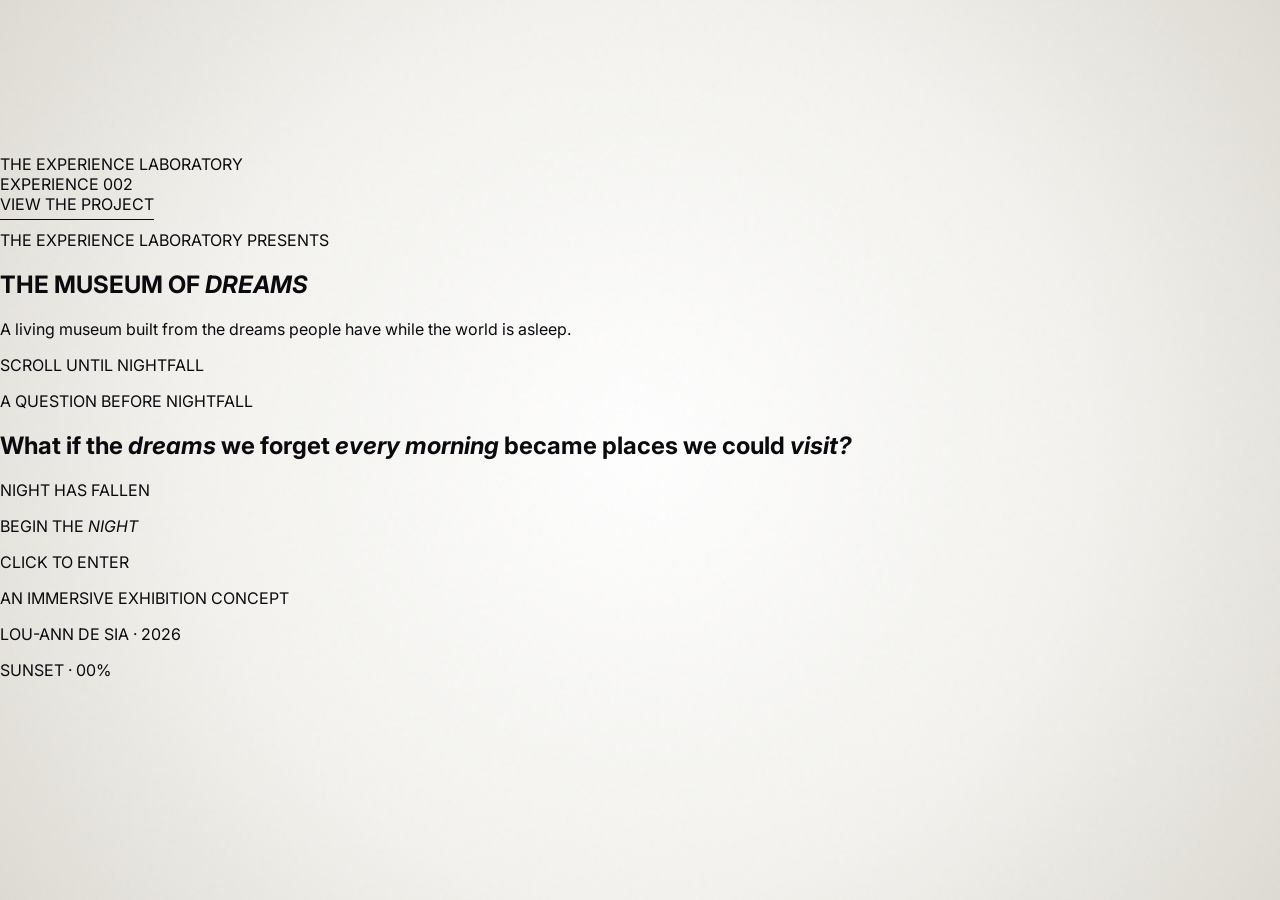
==== commit dd7c8893: "Update index.html" ====
--- a/index.html
+++ b/index.html
@@ -20,16 +20,47 @@
     content="The Museum of Dreams — an immersive exhibition concept by Lou-Ann de Sia."
   >
 
+  <meta
+    name="theme-color"
+    content="#f4bd74"
+  >
+
   <title>
     The Museum of Dreams
   </title>
 
-  <!-- Feuille de style générale -->
+
+  <!-- ==========================================
+       POLICES
+  =========================================== -->
 
   <link
-  rel="stylesheet"
-  href="./style.css?v=14"
->
+    rel="preconnect"
+    href="https://fonts.googleapis.com"
+  >
+
+  <link
+    rel="preconnect"
+    href="https://fonts.gstatic.com"
+    crossorigin
+  >
+
+  <link
+    href="https://fonts.googleapis.com/css2?family=Cormorant+Infant:ital,wght@0,300;0,400;1,300;1,400&family=DM+Mono:wght@300;400&display=swap"
+    rel="stylesheet"
+  >
+
+
+  <!-- ==========================================
+       FEUILLE DE STYLE
+       Le numéro force Chrome à charger
+       la nouvelle version.
+  =========================================== -->
+
+  <link
+    rel="stylesheet"
+    href="./style.css?v=20"
+  >
 
 </head>
 
@@ -38,10 +69,61 @@
 
 
   <!-- ==========================================
-       NAVIGATION DISCRÈTE
-  =========================================== -->
-
-  <header class="intro-header">
+       CIEL FIXE
+  =========================================== -->
+
+  <div
+    class="sky"
+    aria-hidden="true"
+  >
+
+    <!-- Ciel du coucher de soleil -->
+
+    <div class="sky-layer sunset-sky"></div>
+
+
+    <!-- Ciel du crépuscule -->
+
+    <div class="sky-layer twilight-sky"></div>
+
+
+    <!-- Ciel de nuit -->
+
+    <div class="sky-layer night-sky"></div>
+
+
+    <!-- Soleil -->
+
+    <div class="setting-sun"></div>
+
+
+    <!-- Lumière de l’horizon -->
+
+    <div class="horizon-light"></div>
+
+
+    <!-- Voie lactée -->
+
+    <div class="milky-way"></div>
+
+
+    <!-- Les étoiles sont dessinées en JavaScript -->
+
+    <canvas id="stars-canvas"></canvas>
+
+
+    <!-- Grain cinématographique -->
+
+    <div class="sky-grain"></div>
+
+  </div>
+
+
+  <!-- ==========================================
+       NAVIGATION FIXE
+  =========================================== -->
+
+  <header class="museum-header">
 
     <a
       href="index.html"
@@ -51,9 +133,9 @@
     </a>
 
 
-    <div class="intro-status">
-
-      <span class="status-dot"></span>
+    <div class="experience-number">
+
+      <span class="experience-dot"></span>
 
       <span>
         EXPERIENCE 002
@@ -73,151 +155,196 @@
 
 
   <!-- ==========================================
-       CONTENU PRINCIPAL
-  =========================================== -->
-
-  <main class="intro-main">
-
-
-    <!-- Présentation du laboratoire -->
-
-    <p class="intro-presents">
-
-      THE EXPERIENCE LABORATORY
-      <span>PRESENTS</span>
-
+       PARCOURS VERTICAL
+  =========================================== -->
+
+  <main class="nightfall-story">
+
+
+    <!-- ==========================================
+         PARTIE 1 — GOLDEN HOUR
+    =========================================== -->
+
+    <section
+      class="story-scene opening-scene"
+      id="opening-scene"
+    >
+
+      <div class="opening-content">
+
+        <p class="presents-label">
+
+          THE EXPERIENCE LABORATORY
+          <span>PRESENTS</span>
+
+        </p>
+
+
+        <h1 class="museum-title">
+
+          <span class="title-line title-line-one">
+            THE MUSEUM
+          </span>
+
+          <span class="title-line title-line-two">
+            OF <em>DREAMS</em>
+          </span>
+
+        </h1>
+
+
+        <p class="museum-description">
+
+          A living museum built from the dreams
+          people have while the world is asleep.
+
+        </p>
+
+      </div>
+
+
+      <div class="scroll-indicator">
+
+        <span>
+          SCROLL UNTIL NIGHTFALL
+        </span>
+
+        <span class="scroll-line"></span>
+
+      </div>
+
+    </section>
+
+
+    <!-- ==========================================
+         PARTIE 2 — TWILIGHT
+    =========================================== -->
+
+    <section
+      class="story-scene question-scene"
+      id="question-scene"
+    >
+
+      <div class="question-wrapper">
+
+        <p class="question-label">
+          A QUESTION BEFORE NIGHTFALL
+        </p>
+
+
+        <h2 class="dream-question">
+
+          <span class="question-line">
+            What if the
+            <em>dreams</em>
+          </span>
+
+          <span class="question-line">
+            we forget
+            <em>every morning</em>
+          </span>
+
+          <span class="question-line">
+            became places
+          </span>
+
+          <span class="question-line">
+            we could
+            <em>visit?</em>
+          </span>
+
+        </h2>
+
+      </div>
+
+    </section>
+
+
+    <!-- ==========================================
+         PARTIE 3 — NIGHT
+    =========================================== -->
+
+    <section
+      class="story-scene begin-scene"
+      id="begin-scene"
+    >
+
+      <div class="begin-content">
+
+        <p class="night-arrived">
+          NIGHT HAS FALLEN
+        </p>
+
+
+        <!--
+          Le titre est lui-même le lien.
+          Aucun deuxième bouton nécessaire.
+        -->
+
+        <a
+          href="sleep.html"
+          class="begin-night-link"
+          id="begin-night-link"
+        >
+
+          <span>BEGIN</span>
+
+          <span>
+            THE <em>NIGHT</em>
+          </span>
+
+        </a>
+
+
+        <p class="enter-hint">
+          CLICK TO ENTER
+        </p>
+
+      </div>
+
+    </section>
+
+  </main>
+
+
+  <!-- ==========================================
+       INFORMATIONS FIXES
+  =========================================== -->
+
+  <footer class="museum-footer">
+
+    <p>
+      AN IMMERSIVE EXHIBITION CONCEPT
     </p>
 
-
-    <!-- ==========================================
-         PORTAIL / PUPILLE / ÉCLIPSE
-    =========================================== -->
-
-    <button
-      class="dream-portal"
-      id="dream-portal"
-      aria-label="Begin the night"
-    >
-
-      <!-- Halo extérieur -->
-
-      <span class="portal-halo"></span>
-
-
-      <!-- Cercle noir principal -->
-
-      <span class="portal-core"></span>
-
-
-      <!-- Particules violettes -->
-
-      <span class="portal-particle particle-one"></span>
-
-      <span class="portal-particle particle-two"></span>
-
-      <span class="portal-particle particle-three"></span>
-
-      <span class="portal-particle particle-four"></span>
-
-      <span class="portal-particle particle-five"></span>
-
-
-      <!-- Texte à l’intérieur du portail -->
-
-      <span class="portal-text">
-
-        BEGIN<br>
-        THE NIGHT
-
-      </span>
-
-    </button>
-
-
-    <!-- ==========================================
-         TITRE PRINCIPAL
-    =========================================== -->
-
-    <div class="intro-title-wrapper">
-
-      <h1 class="intro-title">
-
-        <span>THE MUSEUM</span>
-
-        <span>OF DREAMS</span>
-
-      </h1>
-
-
-      <p class="intro-description">
-
-        A living museum built from the dreams
-        people have while the world is asleep.
-
-      </p>
-
-    </div>
-
-
-    <!-- ==========================================
-         QUESTION CENTRALE
-    =========================================== -->
-
-    <p class="intro-question">
-
-      What if the dreams we forget every morning
-      became places we could visit?
-
+    <p>
+      LOU-ANN DE SIA · 2026
     </p>
 
-  </main>
-
-
-  <!-- ==========================================
-       INFORMATIONS EN BAS DE PAGE
-  =========================================== -->
-
-  <footer class="intro-footer">
-
-    <p>
-
-      AN IMMERSIVE EXHIBITION CONCEPT
-
+    <p id="night-progress">
+      SUNSET · 00%
     </p>
 
-
-    <p>
-
-      LOU-ANN DE SIA · 2026
-
-    </p>
-
-
-    <p>
-
-      MOVE YOUR CURSOR TOWARD THE ECLIPSE
-
-    </p>
-
   </footer>
 
 
   <!-- ==========================================
-       TRANSITION VERS LA NUIT
+       TRANSITION VERS LA PAGE 2
   =========================================== -->
 
   <div
-    class="night-transition"
-    id="night-transition"
+    class="page-transition"
     aria-hidden="true"
   ></div>
 
 
-  <!-- JavaScript partagé -->
+  <!-- ==========================================
+       JAVASCRIPT
+  =========================================== -->
 
   <script
-  src="./script.js?v=14"
-></script>
+    src="./script.js?v=20"
+  ></script>
 
 </body>
 
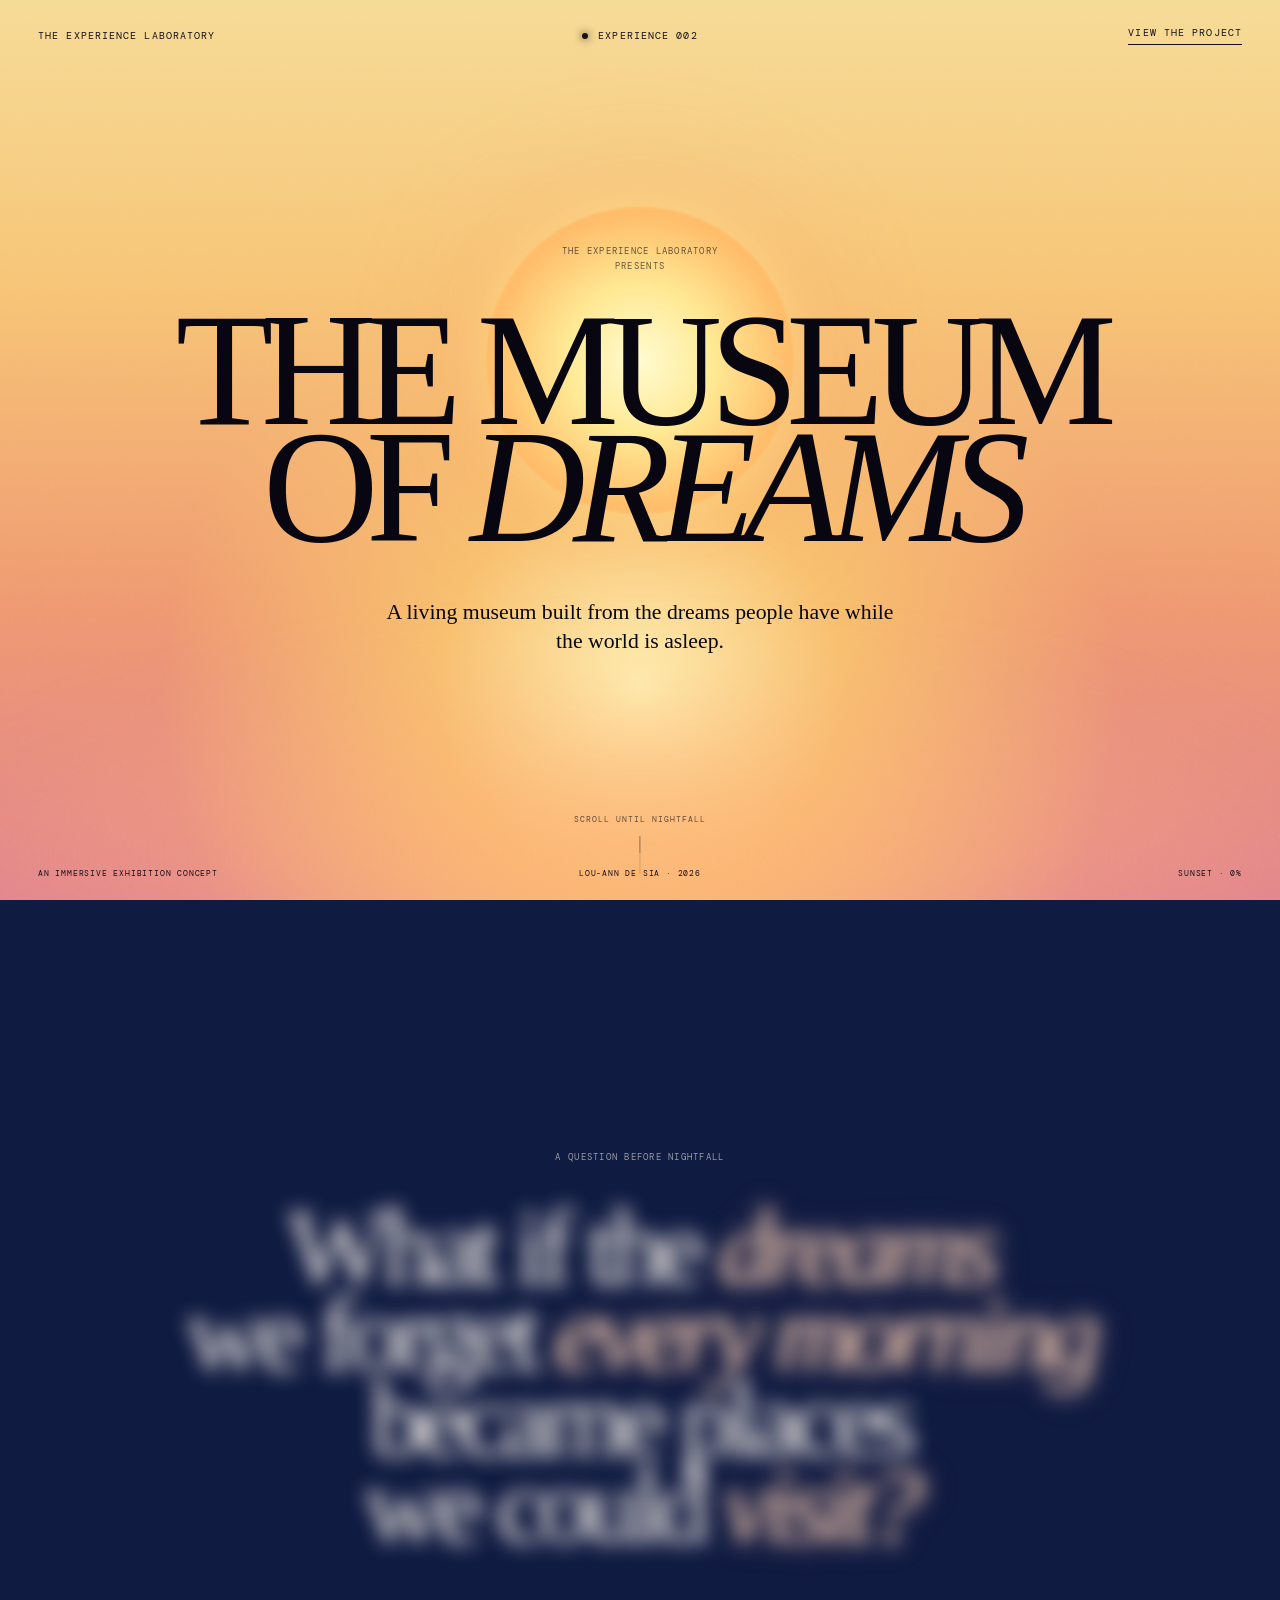
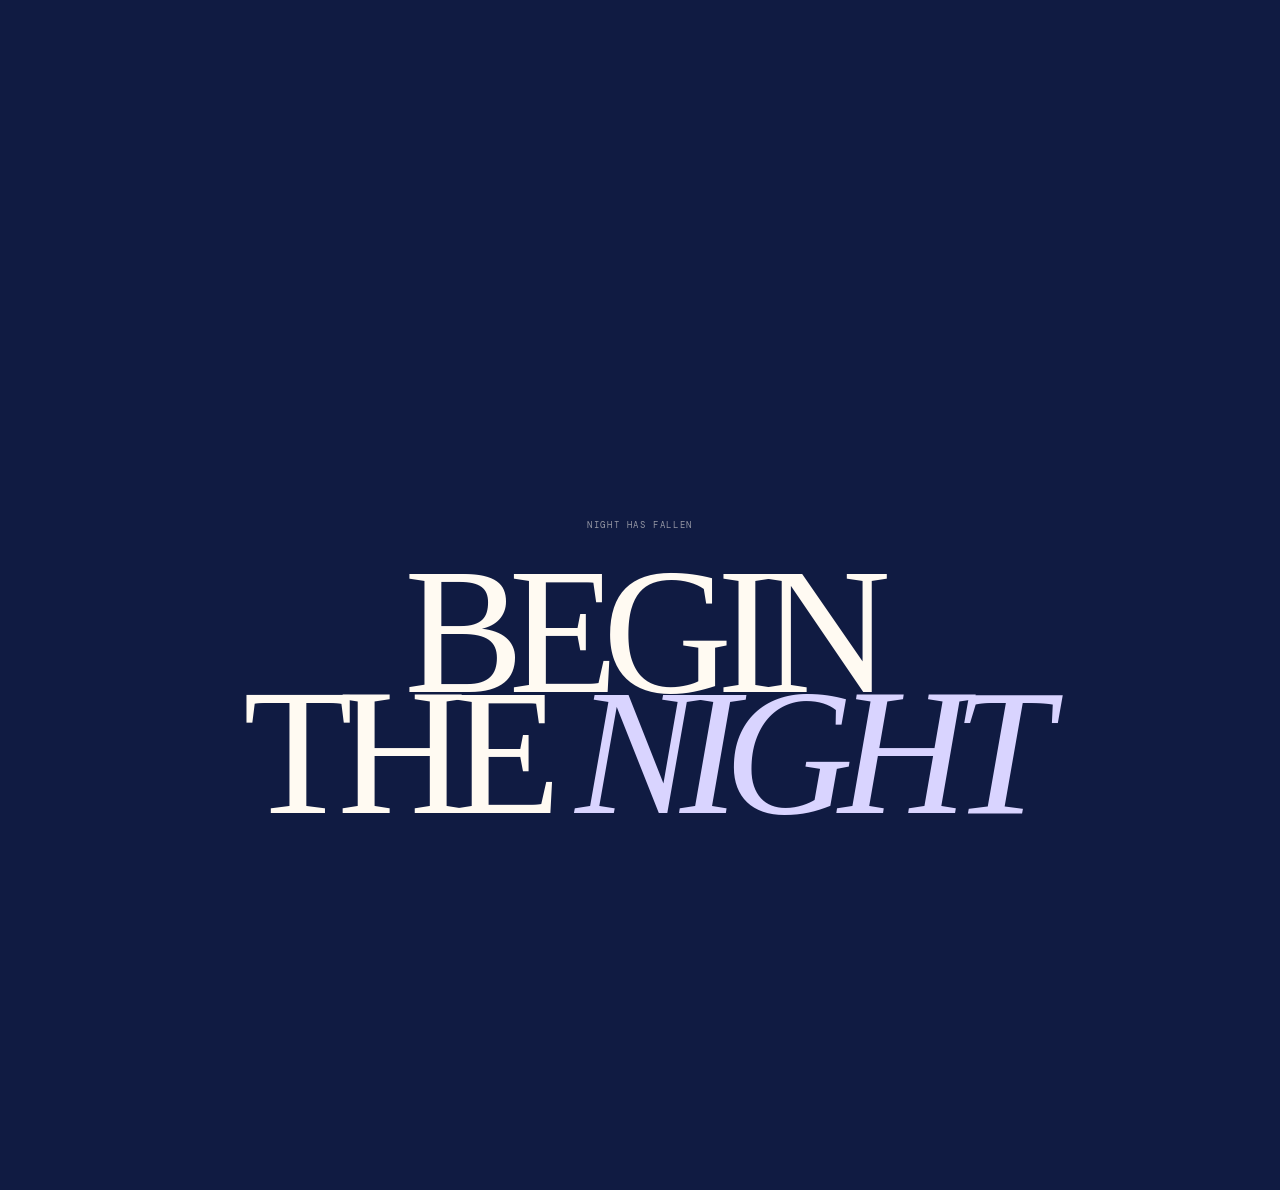
==== commit 9b8551b6: "Update index.html" ====
--- a/index.html
+++ b/index.html
@@ -46,9 +46,9 @@
   >
 
   <link
-    href="https://fonts.googleapis.com/css2?family=Cormorant+Infant:ital,wght@0,300;0,400;1,300;1,400&family=DM+Mono:wght@300;400&display=swap"
-    rel="stylesheet"
-  >
+  href="https://fonts.googleapis.com/css2?family=DM+Mono:wght@300;400&family=Gloock&family=Italiana&display=swap"
+  rel="stylesheet"
+>
 
 
   <!-- ==========================================
--- a/style.css
+++ b/style.css
@@ -1,37 +1,59 @@
 /* ==========================================
    THE MUSEUM OF DREAMS
-   BASE VISUELLE COMMUNE
-========================================== */
-
-@import url(
-  "https://fonts.googleapis.com/css2?family=DM+Mono:wght@300;400&family=Inter:wght@300;400;500&display=swap"
-);
-
+   PAGE 01 — NIGHTFALL
+========================================== */
+
+
+/* ==========================================
+   VARIABLES GÉNÉRALES
+========================================== */
 
 :root {
 
-  --black: #08070b;
-
-  --white: #f3f2ee;
-
-  --violet: #b99cff;
-
-  --soft-violet: #d8ccff;
-
-  --grey: #77747d;
-
-  --thin-line:
-    rgba(8, 7, 11, 0.25);
+  --black: #080711;
+
+  --white: #fffaf2;
+
+  --warm-yellow: #f7d978;
+
+  --warm-orange: #f2a05f;
+
+  --warm-pink: #e98b96;
+
+  --twilight-purple: #7e598d;
+
+  --deep-blue: #101b42;
+
+  --night-blue: #070b20;
+
+  --sunset-opacity: 1;
+
+  --twilight-opacity: 0;
+
+  --night-opacity: 0;
+
+  --star-opacity: 0;
+
+  --milky-opacity: 0;
+
+  --sun-position: 23vh;
+
+  --sun-opacity: 1;
+
+  --sun-scale: 1;
+
+  --pointer-x: 0px;
+
+  --pointer-y: 0px;
 
   font-family:
-    "Inter",
-    Helvetica,
-    Arial,
-    sans-serif;
+    "Cormorant Infant",
+    Georgia,
+    serif;
 
   color: var(--black);
 
-  background: var(--white);
+  background: var(--deep-blue);
 
 }
 
@@ -42,6 +64,11 @@
 
 * {
   box-sizing: border-box;
+}
+
+
+html {
+  scroll-behavior: smooth;
 }
 
 
@@ -56,86 +83,309 @@
 
 body {
   overflow-x: hidden;
-}
-
-
-button,
+
+  background: var(--deep-blue);
+}
+
+
 a {
   color: inherit;
-}
-
-
-button {
-  font: inherit;
-}
-
-
-a {
+
   text-decoration: none;
 }
 
 
 /* ==========================================
-   PAGE D’INTRODUCTION
-========================================== */
-
-.intro-page {
-
-  --mouse-x: 0px;
-
-  --mouse-y: 0px;
-
-  position: relative;
-
-  width: 100%;
-  min-height: 100svh;
+   CIEL FIXE
+========================================== */
+
+.sky {
+
+  position: fixed;
+
+  inset: 0;
+
+  z-index: 0;
 
   overflow: hidden;
 
-  color: var(--black);
+  pointer-events: none;
+
+}
+
+
+.sky-layer {
+
+  position: absolute;
+
+  inset: -5%;
+
+  transition:
+    opacity 120ms linear;
+
+}
+
+
+/* ==========================================
+   COUCHER DE SOLEIL
+========================================== */
+
+.sunset-sky {
+
+  opacity:
+    var(--sunset-opacity);
 
   background:
     radial-gradient(
-      circle at center,
-      #ffffff 0%,
-      #f3f2ee 58%,
-      #dedbd4 100%
+      circle at 50% 74%,
+      rgba(255, 247, 185, 0.95) 0%,
+      rgba(250, 199, 111, 0.85) 20%,
+      transparent 47%
+    ),
+
+    linear-gradient(
+      180deg,
+      #f6df9c 0%,
+      #f7c577 34%,
+      #ef9a72 66%,
+      #df8195 100%
     );
 
 }
 
 
-/* Grain léger sur toute la page */
-
-.intro-page::before {
-
-  content: "";
-
-  position: fixed;
+/* ==========================================
+   CRÉPUSCULE
+========================================== */
+
+.twilight-sky {
+
+  opacity:
+    var(--twilight-opacity);
+
+  background:
+    radial-gradient(
+      circle at 50% 79%,
+      rgba(247, 151, 116, 0.72) 0%,
+      transparent 42%
+    ),
+
+    linear-gradient(
+      180deg,
+      #d88991 0%,
+      #ac698c 34%,
+      #675582 67%,
+      #35456e 100%
+    );
+
+}
+
+
+/* ==========================================
+   NUIT PROFONDE
+========================================== */
+
+.night-sky {
+
+  opacity:
+    var(--night-opacity);
+
+  background:
+    radial-gradient(
+      circle at 50% 100%,
+      rgba(49, 69, 125, 0.75) 0%,
+      transparent 46%
+    ),
+
+    linear-gradient(
+      180deg,
+      #050716 0%,
+      #0b1230 42%,
+      #101f4f 75%,
+      #182c60 100%
+    );
+
+}
+
+
+/* ==========================================
+   SOLEIL
+========================================== */
+
+.setting-sun {
+
+  position: absolute;
+
+  top:
+    var(--sun-position);
+
+  left: 50%;
+
+  width:
+    clamp(190px, 24vw, 380px);
+
+  aspect-ratio: 1;
+
+  border-radius: 50%;
+
+  opacity:
+    var(--sun-opacity);
+
+  background:
+    radial-gradient(
+      circle,
+      #fffbd1 0%,
+      #ffe994 34%,
+      #ffbd6a 68%,
+      rgba(255, 151, 103, 0.3) 100%
+    );
+
+  filter:
+    blur(1px);
+
+  box-shadow:
+    0 0 50px
+    rgba(255, 225, 139, 0.75),
+
+    0 0 130px
+    rgba(255, 164, 111, 0.48);
+
+  transform:
+    translate(
+      calc(-50% + var(--pointer-x)),
+      var(--pointer-y)
+    )
+    scale(
+      var(--sun-scale)
+    );
+
+  transition:
+    opacity 100ms linear;
+
+}
+
+
+/* ==========================================
+   LUMIÈRE DE L’HORIZON
+========================================== */
+
+.horizon-light {
+
+  position: absolute;
+
+  right: -10%;
+  bottom: -20%;
+  left: -10%;
+
+  height: 50%;
+
+  opacity:
+    calc(
+      1 - var(--night-opacity)
+    );
+
+  background:
+    radial-gradient(
+      ellipse at center,
+      rgba(255, 179, 119, 0.72),
+      transparent 68%
+    );
+
+  filter:
+    blur(30px);
+
+}
+
+
+/* ==========================================
+   VOIE LACTÉE
+========================================== */
+
+.milky-way {
+
+  position: absolute;
+
+  top: -18%;
+  left: -15%;
+
+  width: 135%;
+  height: 55%;
+
+  opacity:
+    var(--milky-opacity);
+
+  background:
+    linear-gradient(
+      14deg,
+      transparent 22%,
+      rgba(198, 205, 255, 0.04) 35%,
+      rgba(224, 215, 255, 0.15) 46%,
+      rgba(255, 242, 231, 0.2) 50%,
+      rgba(186, 199, 255, 0.09) 56%,
+      transparent 70%
+    );
+
+  filter:
+    blur(16px);
+
+  transform:
+    translate(
+      calc(var(--pointer-x) * -0.8),
+      calc(var(--pointer-y) * -0.5)
+    )
+    rotate(-8deg);
+
+}
+
+
+/* ==========================================
+   CANVAS DES ÉTOILES
+========================================== */
+
+#stars-canvas {
+
+  position: absolute;
 
   inset: 0;
 
-  z-index: 20;
-
-  pointer-events: none;
-
-  opacity: 0.08;
+  width: 100%;
+  height: 100%;
+
+  opacity:
+    var(--star-opacity);
+
+}
+
+
+/* ==========================================
+   GRAIN CINÉMATOGRAPHIQUE
+========================================== */
+
+.sky-grain {
+
+  position: absolute;
+
+  inset: 0;
+
+  opacity: 0.075;
 
   background-image:
     url(
-      "data:image/svg+xml,%3Csvg viewBox='0 0 180 180' xmlns='http://www.w3.org/2000/svg'%3E%3Cfilter id='noise'%3E%3CfeTurbulence type='fractalNoise' baseFrequency='.9' numOctaves='4' stitchTiles='stitch'/%3E%3C/filter%3E%3Crect width='100%25' height='100%25' filter='url(%23noise)' opacity='.45'/%3E%3C/svg%3E"
+      "data:image/svg+xml,%3Csvg viewBox='0 0 180 180' xmlns='http://www.w3.org/2000/svg'%3E%3Cfilter id='noise'%3E%3CfeTurbulence type='fractalNoise' baseFrequency='.88' numOctaves='4' stitchTiles='stitch'/%3E%3C/filter%3E%3Crect width='100%25' height='100%25' filter='url(%23noise)' opacity='.45'/%3E%3C/svg%3E"
     );
 
-}
-
-
-/* ==========================================
-   NAVIGATION SUPÉRIEURE
-========================================== */
-
-.intro-header {
-
-  position: absolute;
+  mix-blend-mode: soft-light;
+
+}
+
+
+/* ==========================================
+   HEADER
+========================================== */
+
+.museum-header {
+
+  position: fixed;
 
   top: 0;
   left: 0;
@@ -154,7 +404,9 @@
   width: 100%;
 
   padding:
-    28px 40px;
+    26px 38px;
+
+  color: var(--header-color, #17101b);
 
   font-family:
     "DM Mono",
@@ -166,6 +418,9 @@
 
   text-transform: uppercase;
 
+  transition:
+    color 300ms ease;
+
 }
 
 
@@ -176,29 +431,7 @@
 }
 
 
-.project-link {
-
-  justify-self: end;
-
-  padding-bottom: 5px;
-
-  border-bottom:
-    1px solid var(--black);
-
-  transition:
-    opacity 250ms ease;
-
-}
-
-
-.project-link:hover {
-
-  opacity: 0.45;
-
-}
-
-
-.intro-status {
+.experience-number {
 
   display: flex;
 
@@ -209,29 +442,60 @@
 }
 
 
-.status-dot {
+.experience-dot {
 
   width: 6px;
   height: 6px;
 
   border-radius: 50%;
 
-  background: var(--violet);
+  background: currentColor;
 
   box-shadow:
-    0 0 9px var(--violet);
+    0 0 8px currentColor;
 
   animation:
-    statusPulse 2.8s ease-in-out infinite;
-
-}
-
-
-/* ==========================================
-   CONTENU PRINCIPAL
-========================================== */
-
-.intro-main {
+    statusPulse 3s ease-in-out infinite;
+
+}
+
+
+.project-link {
+
+  justify-self: end;
+
+  padding-bottom: 5px;
+
+  border-bottom:
+    1px solid currentColor;
+
+  transition:
+    opacity 200ms ease;
+
+}
+
+
+.project-link:hover {
+
+  opacity: 0.45;
+
+}
+
+
+/* ==========================================
+   STRUCTURE DU STORYTELLING
+========================================== */
+
+.nightfall-story {
+
+  position: relative;
+
+  z-index: 5;
+
+}
+
+
+.story-scene {
 
   position: relative;
 
@@ -249,20 +513,22 @@
 
 
 /* ==========================================
-   PETIT TEXTE « PRESENTS »
-========================================== */
-
-.intro-presents {
-
-  position: absolute;
-
-  top: 18%;
-
-  left: 50%;
-
-  z-index: 6;
-
-  margin: 0;
+   ÉCRAN 1 — TITRE DU MUSÉE
+========================================== */
+
+.opening-content {
+
+  width: 100%;
+
+  text-align: center;
+
+}
+
+
+.presents-label {
+
+  margin:
+    0 0 38px;
 
   font-family:
     "DM Mono",
@@ -274,426 +540,441 @@
 
   letter-spacing: 0.14em;
 
-  text-align: center;
-
   text-transform: uppercase;
 
-  opacity: 0.56;
-
-  transform:
-    translateX(-50%);
-
-}
-
-
-.intro-presents span {
+  opacity: 0.62;
+
+}
+
+
+.presents-label span {
 
   display: block;
 
 }
 
 
-/* ==========================================
-   TITRE PRINCIPAL
-========================================== */
-
-.intro-title-wrapper {
+.museum-title {
+
+  margin: 0;
+
+  font-size:
+    clamp(75px, 12.5vw, 195px);
+
+  font-weight: 300;
+
+  line-height: 0.73;
+
+  letter-spacing: -0.078em;
+
+}
+
+
+.title-line {
+
+  display: block;
+
+}
+
+
+.museum-title em {
+
+  font-weight: 300;
+
+}
+
+
+.museum-description {
+
+  max-width: 530px;
+
+  margin:
+    52px auto 0;
+
+  font-size:
+    clamp(18px, 1.7vw, 26px);
+
+  font-weight: 300;
+
+  line-height: 1.35;
+
+}
+
+
+/* ==========================================
+   INDICATION DE SCROLL
+========================================== */
+
+.scroll-indicator {
 
   position: absolute;
 
-  top: 50%;
+  bottom: 26px;
   left: 50%;
 
-  z-index: 2;
-
-  width: 100%;
-
-  text-align: center;
-
-  pointer-events: none;
-
-  transform:
-    translate(-50%, -50%);
-
-}
-
-
-.intro-title {
-
-  margin: 0;
-
-  font-size:
-    clamp(64px, 11.5vw, 180px);
-
-  font-weight: 300;
-
-  line-height: 0.78;
-
-  letter-spacing: -0.078em;
-
-}
-
-
-.intro-title span {
-
-  display: block;
-
-}
-
-
-.intro-description {
-
-  max-width: 500px;
-
-  margin:
-    46px auto 0;
-
-  font-size:
-    clamp(15px, 1.25vw, 19px);
-
-  font-weight: 300;
-
-  line-height: 1.55;
-
-  opacity: 0.72;
-
-}
-
-
-/* ==========================================
-   PORTAIL CENTRAL
-   Pupille, éclipse et entrée vers la nuit
-========================================== */
-
-.dream-portal {
-
-  position: relative;
-
-  z-index: 5;
-
-  display: grid;
-
-  place-items: center;
-
-  width:
-    clamp(230px, 29vw, 440px);
-
-  aspect-ratio: 1;
-
-  padding: 0;
-
-  border: 0;
-
-  border-radius: 50%;
-
-  color: var(--white);
-
-  background: transparent;
-
-  cursor: pointer;
-
-  outline: none;
-
-  transform:
-    translate(
-      calc(var(--mouse-x) * 0.018),
-      calc(var(--mouse-y) * 0.018)
-    );
-
-  transition:
-    transform 300ms ease;
-
-}
-
-
-/* Halo violet autour de l’éclipse */
-
-.portal-halo {
-
-  position: absolute;
-
-  inset: -22px;
-
-  border-radius: 50%;
-
-  opacity: 0.62;
-
-  background:
-    radial-gradient(
-      circle,
-      rgba(185, 156, 255, 0.42) 0%,
-      rgba(185, 156, 255, 0.16) 42%,
-      transparent 70%
-    );
-
-  filter:
-    blur(15px);
-
-  animation:
-    haloBreathing 5s ease-in-out infinite;
-
-}
-
-
-/* Cercle noir */
-
-.portal-core {
-
-  position: absolute;
-
-  inset: 0;
-
-  border-radius: 50%;
-
-  background:
-    radial-gradient(
-      circle at 44% 40%,
-      #19141f 0%,
-      #08070b 52%,
-      #000000 100%
-    );
-
-  box-shadow:
-    inset 0 0 40px
-    rgba(185, 156, 255, 0.12),
-
-    0 18px 70px
-    rgba(22, 13, 40, 0.26);
-
-  animation:
-    portalBreathing 5s ease-in-out infinite;
-
-}
-
-
-/* Reflet très subtil */
-
-.portal-core::after {
-
-  content: "";
-
-  position: absolute;
-
-  top: 19%;
-  left: 25%;
-
-  width: 28%;
-  height: 13%;
-
-  border-radius: 50%;
-
-  opacity: 0.22;
-
-  background:
-    radial-gradient(
-      ellipse,
-      rgba(255, 255, 255, 0.7),
-      transparent 70%
-    );
-
-  filter:
-    blur(9px);
-
-  transform:
-    rotate(-24deg);
-
-}
-
-
-/* ==========================================
-   TEXTE DANS LE PORTAIL
-========================================== */
-
-.portal-text {
-
-  position: relative;
-
-  z-index: 6;
+  display: flex;
+
+  flex-direction: column;
+
+  align-items: center;
+
+  gap: 12px;
 
   font-family:
     "DM Mono",
     monospace;
 
-  font-size: 11px;
-
-  line-height: 1.6;
-
-  letter-spacing: 0.16em;
-
-  text-align: center;
-
-  opacity: 0;
+  font-size: 8px;
+
+  letter-spacing: 0.12em;
+
+  text-transform: uppercase;
+
+  opacity: 0.62;
 
   transform:
-    translateY(8px);
-
-  transition:
-    opacity 400ms ease,
-    transform 400ms ease;
-
-}
-
-
-.dream-portal:hover .portal-text,
-.dream-portal:focus-visible .portal-text {
-
-  opacity: 1;
-
-  transform:
-    translateY(0);
-
-}
-
-
-.dream-portal:hover .portal-core,
-.dream-portal:focus-visible .portal-core {
-
-  transform:
-    scale(1.04);
-
-}
-
-
-/* ==========================================
-   PARTICULES AUTOUR DU PORTAIL
-========================================== */
-
-.portal-particle {
-
-  position: absolute;
-
-  z-index: 7;
-
-  width: 5px;
-  height: 5px;
-
-  border-radius: 50%;
-
-  background: var(--violet);
-
-  box-shadow:
-    0 0 12px var(--violet);
-
-  pointer-events: none;
-
-}
-
-
-.particle-one {
-
-  top: 10%;
-  left: 8%;
+    translateX(-50%);
+
+}
+
+
+.scroll-line {
+
+  display: block;
+
+  width: 1px;
+  height: 38px;
+
+  overflow: hidden;
+
+  background:
+    rgba(8, 7, 17, 0.25);
+
+}
+
+
+.scroll-line::after {
+
+  content: "";
+
+  display: block;
+
+  width: 100%;
+  height: 45%;
+
+  background: currentColor;
 
   animation:
-    particleFloatOne 7s ease-in-out infinite;
-
-}
-
-
-.particle-two {
-
-  top: 21%;
-  right: 2%;
-
-  width: 3px;
-  height: 3px;
-
-  animation:
-    particleFloatTwo 9s ease-in-out infinite;
-
-}
-
-
-.particle-three {
-
-  right: 10%;
-  bottom: 13%;
-
-  width: 7px;
-  height: 7px;
-
-  animation:
-    particleFloatOne 8s ease-in-out infinite reverse;
-
-}
-
-
-.particle-four {
-
-  bottom: 4%;
-  left: 28%;
-
-  width: 3px;
-  height: 3px;
-
-  animation:
-    particleFloatTwo 6s ease-in-out infinite reverse;
-
-}
-
-
-.particle-five {
-
-  top: 47%;
-  left: -3%;
-
-  width: 4px;
-  height: 4px;
-
-  animation:
-    particleFloatOne 10s ease-in-out infinite;
-
-}
-
-
-/* ==========================================
-   QUESTION CENTRALE
-========================================== */
-
-.intro-question {
-
-  position: absolute;
-
-  bottom: 14%;
-
-  left: 50%;
-
-  z-index: 6;
+    scrollLine 2s ease-in-out infinite;
+
+}
+
+
+/* ==========================================
+   ÉCRAN 2 — GRANDE QUESTION
+========================================== */
+
+.question-scene {
+
+  color: #fff7ee;
+
+}
+
+
+.question-wrapper {
 
   width:
-    min(560px, calc(100% - 48px));
-
-  margin: 0;
+    min(1400px, 100%);
+
+  margin: auto;
+
+}
+
+
+.question-label {
+
+  margin:
+    0 0 42px;
 
   font-family:
     "DM Mono",
     monospace;
 
-  font-size: 10px;
-
-  line-height: 1.7;
-
-  letter-spacing: 0.09em;
+  font-size: 9px;
+
+  letter-spacing: 0.14em;
 
   text-align: center;
 
   text-transform: uppercase;
 
+  opacity: 0.58;
+
+}
+
+
+.dream-question {
+
+  margin: 0;
+
+  font-size:
+    clamp(59px, 8.5vw, 145px);
+
+  font-weight: 300;
+
+  line-height: 0.79;
+
+  letter-spacing: -0.065em;
+
+  text-align: center;
+
+}
+
+
+.question-line {
+
+  display: block;
+
+  opacity: 0;
+
+  filter:
+    blur(10px);
+
+  transform:
+    translateY(50px);
+
+  transition:
+    opacity 900ms ease,
+    filter 1.1s ease,
+    transform 1.1s
+    cubic-bezier(
+      0.22,
+      1,
+      0.36,
+      1
+    );
+
+}
+
+
+.question-line.visible {
+
+  opacity: 1;
+
+  filter:
+    blur(0);
+
+  transform:
+    translateY(0);
+
+}
+
+
+.dream-question em {
+
+  display: inline-block;
+
+  color: #ffd3b6;
+
+  font-weight: 300;
+
+  text-shadow:
+    0 0 32px
+    rgba(255, 191, 171, 0.25);
+
+  animation:
+    wordFloat 5s ease-in-out infinite;
+
+}
+
+
+/* ==========================================
+   ÉCRAN 3 — BEGIN THE NIGHT
+========================================== */
+
+.begin-scene {
+
+  min-height: 110svh;
+
+  color: var(--white);
+
+}
+
+
+.begin-content {
+
+  text-align: center;
+
+}
+
+
+.night-arrived {
+
+  margin:
+    0 0 40px;
+
+  font-family:
+    "DM Mono",
+    monospace;
+
+  font-size: 9px;
+
+  letter-spacing: 0.18em;
+
+  text-transform: uppercase;
+
   opacity: 0.56;
 
+}
+
+
+.begin-night-link {
+
+  position: relative;
+
+  display: inline-block;
+
+  font-size:
+    clamp(86px, 14vw, 220px);
+
+  font-weight: 300;
+
+  line-height: 0.68;
+
+  letter-spacing: -0.085em;
+
+  text-align: center;
+
+  transition:
+    letter-spacing 700ms
+    cubic-bezier(
+      0.22,
+      1,
+      0.36,
+      1
+    ),
+
+    text-shadow 700ms ease;
+
+}
+
+
+.begin-night-link span {
+
+  display: block;
+
+}
+
+
+.begin-night-link em {
+
+  color: #d9d4ff;
+
+  font-weight: 300;
+
+}
+
+
+.begin-night-link:hover,
+.begin-night-link:focus-visible {
+
+  letter-spacing: -0.045em;
+
+  text-shadow:
+    0 0 38px
+    rgba(198, 204, 255, 0.3);
+
+}
+
+
+.begin-night-link::before,
+.begin-night-link::after {
+
+  content: "";
+
+  position: absolute;
+
+  top: 50%;
+
+  width: 0;
+  height: 1px;
+
+  background:
+    rgba(255, 255, 255, 0.7);
+
+  transition:
+    width 650ms ease;
+
+}
+
+
+.begin-night-link::before {
+
+  right: calc(100% + 30px);
+
+}
+
+
+.begin-night-link::after {
+
+  left: calc(100% + 30px);
+
+}
+
+
+.begin-night-link:hover::before,
+.begin-night-link:hover::after {
+
+  width: 80px;
+
+}
+
+
+.enter-hint {
+
+  margin:
+    44px 0 0;
+
+  font-family:
+    "DM Mono",
+    monospace;
+
+  font-size: 8px;
+
+  letter-spacing: 0.15em;
+
+  text-transform: uppercase;
+
+  opacity: 0;
+
   transform:
-    translateX(-50%);
-
-}
-
-
-/* ==========================================
-   FOOTER
-========================================== */
-
-.intro-footer {
-
-  position: absolute;
+    translateY(8px);
+
+  transition:
+    opacity 350ms ease,
+    transform 350ms ease;
+
+}
+
+
+.begin-content:hover
+.enter-hint {
+
+  opacity: 0.55;
+
+  transform:
+    translateY(0);
+
+}
+
+
+/* ==========================================
+   FOOTER FIXE
+========================================== */
+
+.museum-footer {
+
+  position: fixed;
 
   bottom: 0;
   left: 0;
@@ -710,38 +991,42 @@
   width: 100%;
 
   padding:
-    24px 40px;
+    22px 38px;
+
+  color:
+    var(--header-color, #17101b);
 
   font-family:
     "DM Mono",
     monospace;
 
-  font-size: 9px;
-
-  letter-spacing: 0.09em;
+  font-size: 8px;
+
+  letter-spacing: 0.1em;
 
   text-transform: uppercase;
 
-  opacity: 0.58;
-
-}
-
-
-.intro-footer p {
+  transition:
+    color 300ms ease;
+
+}
+
+
+.museum-footer p {
 
   margin: 0;
 
 }
 
 
-.intro-footer p:nth-child(2) {
+.museum-footer p:nth-child(2) {
 
   text-align: center;
 
 }
 
 
-.intro-footer p:last-child {
+.museum-footer p:last-child {
 
   text-align: right;
 
@@ -749,86 +1034,59 @@
 
 
 /* ==========================================
-   TRANSITION VERS LA NUIT
-========================================== */
-
-.night-transition {
+   TRANSITION VERS LA PAGE 2
+========================================== */
+
+.page-transition {
 
   position: fixed;
 
-  top: 50%;
-  left: 50%;
+  inset: 0;
 
   z-index: 100;
 
-  width: 100px;
-  height: 100px;
-
-  border-radius: 50%;
+  visibility: hidden;
+
+  opacity: 0;
 
   pointer-events: none;
 
-  background: var(--black);
+  background:
+    radial-gradient(
+      circle at center,
+      #101b42 0%,
+      #030510 65%,
+      #000000 100%
+    );
+
+  transition:
+    opacity 1.2s ease,
+    visibility 1.2s ease;
+
+}
+
+
+.intro-page.leaving
+.page-transition {
+
+  visibility: visible;
+
+  opacity: 1;
+
+}
+
+
+.intro-page.leaving
+.begin-content {
+
+  opacity: 0;
 
   transform:
-    translate(-50%, -50%)
-    scale(0);
-
-}
-
-
-/* La classe est ajoutée par JavaScript */
-
-.intro-page.leaving
-.night-transition {
-
-  animation:
-    swallowPage 1.5s
-    cubic-bezier(
-      0.76,
-      0,
-      0.24,
-      1
-    )
-    forwards;
-
-}
-
-
-/* Disparition des textes pendant la transition */
-
-.intro-page.leaving
-.intro-header,
-
-.intro-page.leaving
-.intro-footer,
-
-.intro-page.leaving
-.intro-presents,
-
-.intro-page.leaving
-.intro-question,
-
-.intro-page.leaving
-.intro-title-wrapper {
-
-  opacity: 0;
+    scale(1.08);
 
   transition:
-    opacity 500ms ease;
-
-}
-
-
-.intro-page.leaving
-.dream-portal {
-
-  transform:
-    translate(
-      calc(var(--mouse-x) * 0.018),
-      calc(var(--mouse-y) * 0.018)
-    )
-    scale(1.08);
+    opacity 900ms ease,
+    transform 1.2s ease;
 
 }
 
@@ -851,113 +1109,40 @@
 }
 
 
-@keyframes haloBreathing {
+@keyframes scrollLine {
+
+  0% {
+
+    transform:
+      translateY(-120%);
+
+  }
+
+  60%,
+  100% {
+
+    transform:
+      translateY(240%);
+
+  }
+
+}
+
+
+@keyframes wordFloat {
 
   0%,
   100% {
 
-    opacity: 0.45;
-
     transform:
-      scale(0.95);
+      translateY(0);
 
   }
 
   50% {
 
-    opacity: 0.8;
-
     transform:
-      scale(1.08);
-
-  }
-
-}
-
-
-@keyframes portalBreathing {
-
-  0%,
-  100% {
-
-    transform:
-      scale(0.985);
-
-  }
-
-  50% {
-
-    transform:
-      scale(1.015);
-
-  }
-
-}
-
-
-@keyframes particleFloatOne {
-
-  0%,
-  100% {
-
-    transform:
-      translate(0, 0);
-
-    opacity: 0.35;
-
-  }
-
-  50% {
-
-    transform:
-      translate(22px, -28px);
-
-    opacity: 1;
-
-  }
-
-}
-
-
-@keyframes particleFloatTwo {
-
-  0%,
-  100% {
-
-    transform:
-      translate(0, 0);
-
-    opacity: 0.2;
-
-  }
-
-  50% {
-
-    transform:
-      translate(-28px, 20px);
-
-    opacity: 0.9;
-
-  }
-
-}
-
-
-@keyframes swallowPage {
-
-  0% {
-
-    transform:
-      translate(-50%, -50%)
-      scale(0);
-
-  }
-
-  100% {
-
-    transform:
-      translate(-50%, -50%)
-      scale(35);
+      translateY(-7px);
 
   }
 
@@ -970,7 +1155,7 @@
 
 @media (max-width: 800px) {
 
-  .intro-header {
+  .museum-header {
 
     grid-template-columns:
       1fr
@@ -982,87 +1167,108 @@
   }
 
 
-  .intro-status {
+  .experience-number {
 
     display: none;
 
   }
 
 
-  .intro-main {
+  .story-scene {
 
     padding:
-      90px 20px;
-
-  }
-
-
-  .intro-presents {
-
-    top: 17%;
-
-  }
-
-
-  .intro-title {
+      100px 20px;
+
+  }
+
+
+  .museum-title {
 
     font-size:
-      clamp(58px, 17vw, 110px);
-
-    line-height: 0.82;
-
-  }
-
-
-  .intro-description {
-
-    width: 80%;
-
-    margin-top: 34px;
-
-  }
-
-
-  .dream-portal {
-
-    width:
-      clamp(210px, 54vw, 330px);
-
-  }
-
-
-  .intro-question {
-
-    bottom: 13%;
-
-  }
-
-
-  .intro-footer {
+      clamp(68px, 20vw, 120px);
+
+    line-height: 0.78;
+
+  }
+
+
+  .museum-description {
+
+    width: 82%;
+
+    font-size: 18px;
+
+  }
+
+
+  .dream-question {
+
+    font-size:
+      clamp(52px, 14vw, 92px);
+
+    line-height: 0.86;
+
+  }
+
+
+  .question-line {
+
+    margin-bottom: 5px;
+
+  }
+
+
+  .begin-night-link {
+
+    font-size:
+      clamp(80px, 22vw, 130px);
+
+    line-height: 0.75;
+
+  }
+
+
+  .begin-night-link::before,
+  .begin-night-link::after {
+
+    display: none;
+
+  }
+
+
+  .museum-footer {
 
     grid-template-columns:
       1fr
       auto;
 
     padding:
-      20px;
-
-  }
-
-
-  .intro-footer p:nth-child(2) {
+      18px 20px;
+
+  }
+
+
+  .museum-footer p:nth-child(2) {
 
     text-align: right;
 
   }
 
 
-  .intro-footer p:last-child {
+  .museum-footer p:last-child {
 
     display: none;
 
   }
 
+
+  .setting-sun {
+
+    width:
+      clamp(190px, 50vw, 300px);
+
+  }
+
 }
 
 
@@ -1072,41 +1278,51 @@
 
 @media (max-width: 480px) {
 
-  .intro-title {
-
-    font-size:
-      56px;
-
-  }
-
-
-  .dream-portal {
-
-    width:
-      205px;
-
-  }
-
-
-  .intro-description {
-
-    font-size: 14px;
-
-  }
-
-
-  .intro-question {
-
-    bottom: 14%;
+  .laboratory-name {
+
+    max-width: 150px;
+
+  }
+
+
+  .project-link {
 
     font-size: 8px;
 
   }
 
 
-  .intro-footer {
-
-    font-size: 8px;
+  .museum-title {
+
+    font-size: 61px;
+
+  }
+
+
+  .presents-label {
+
+    margin-bottom: 28px;
+
+  }
+
+
+  .dream-question {
+
+    font-size: 49px;
+
+  }
+
+
+  .begin-night-link {
+
+    font-size: 79px;
+
+  }
+
+
+  .museum-footer {
+
+    font-size: 7px;
 
   }
 
@@ -1121,6 +1337,13 @@
   prefers-reduced-motion: reduce
 ) {
 
+  html {
+
+    scroll-behavior: auto;
+
+  }
+
+
   *,
   *::before,
   *::after {
